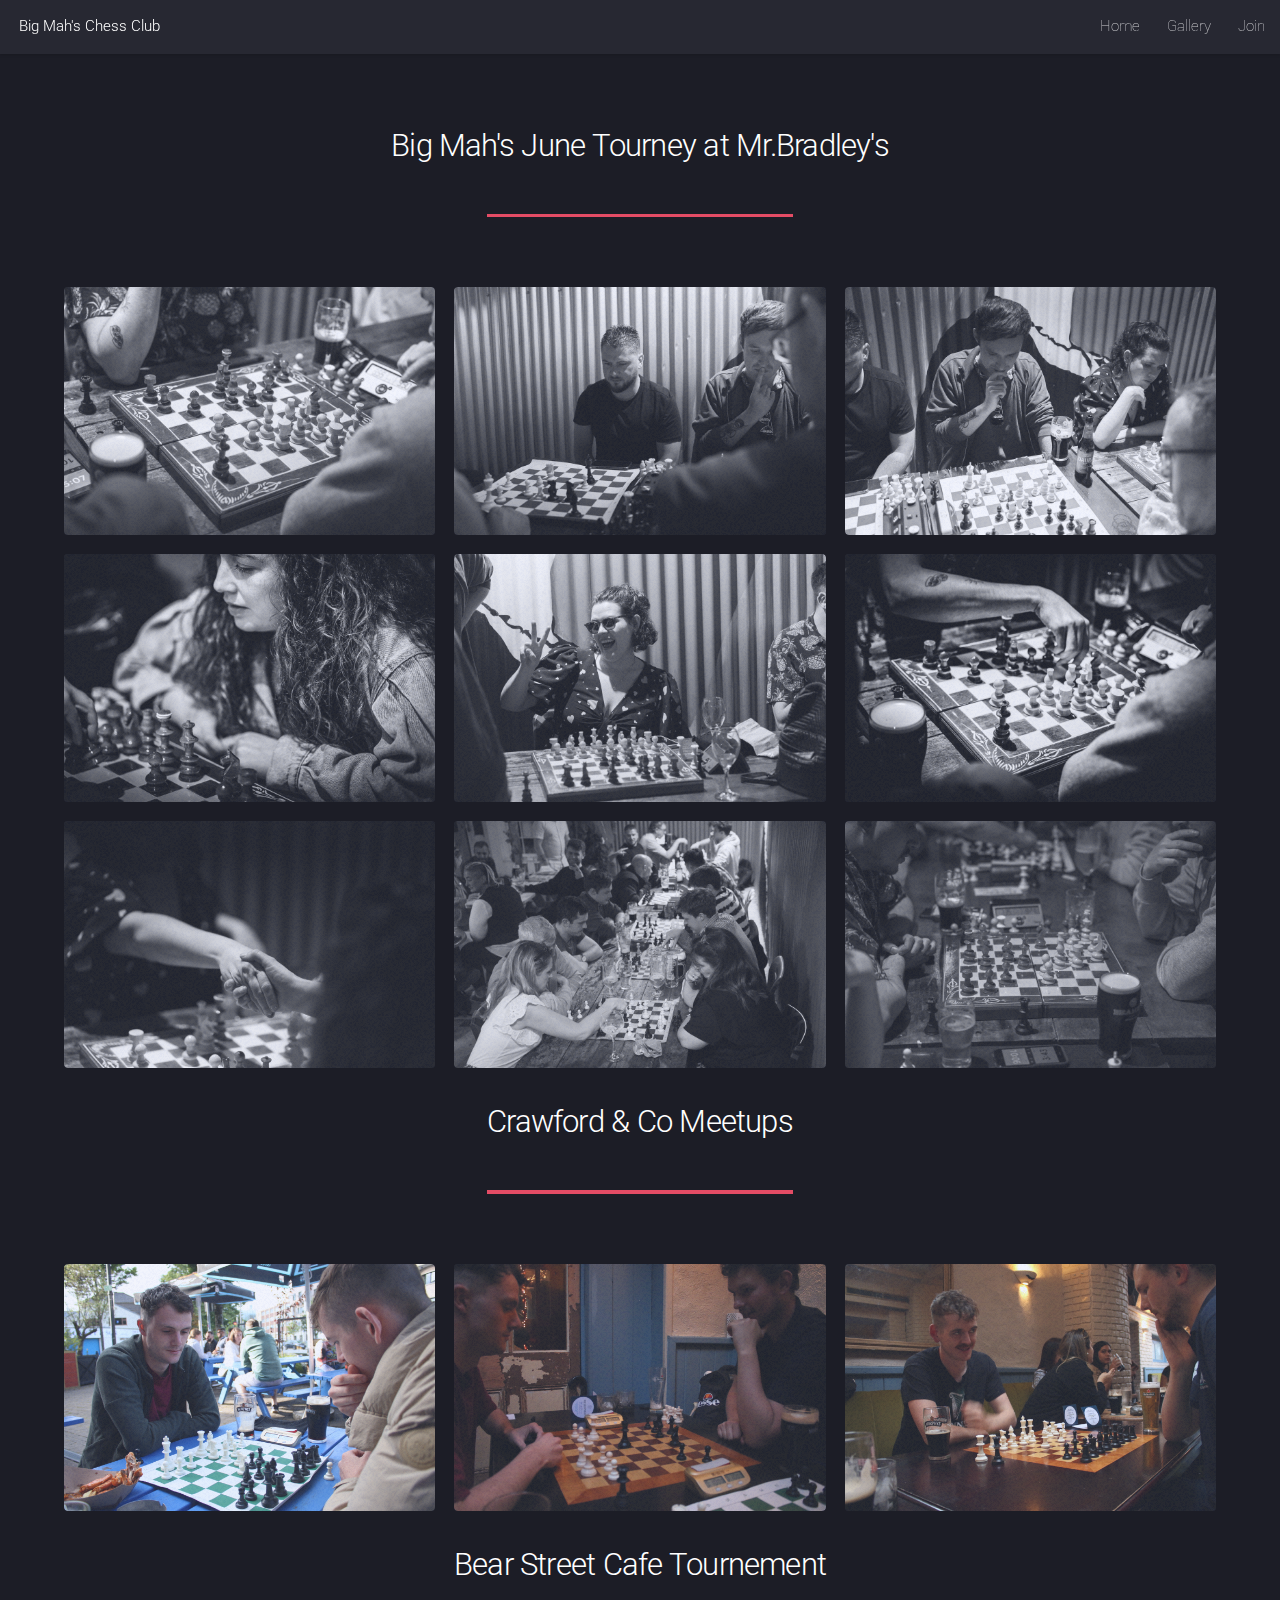
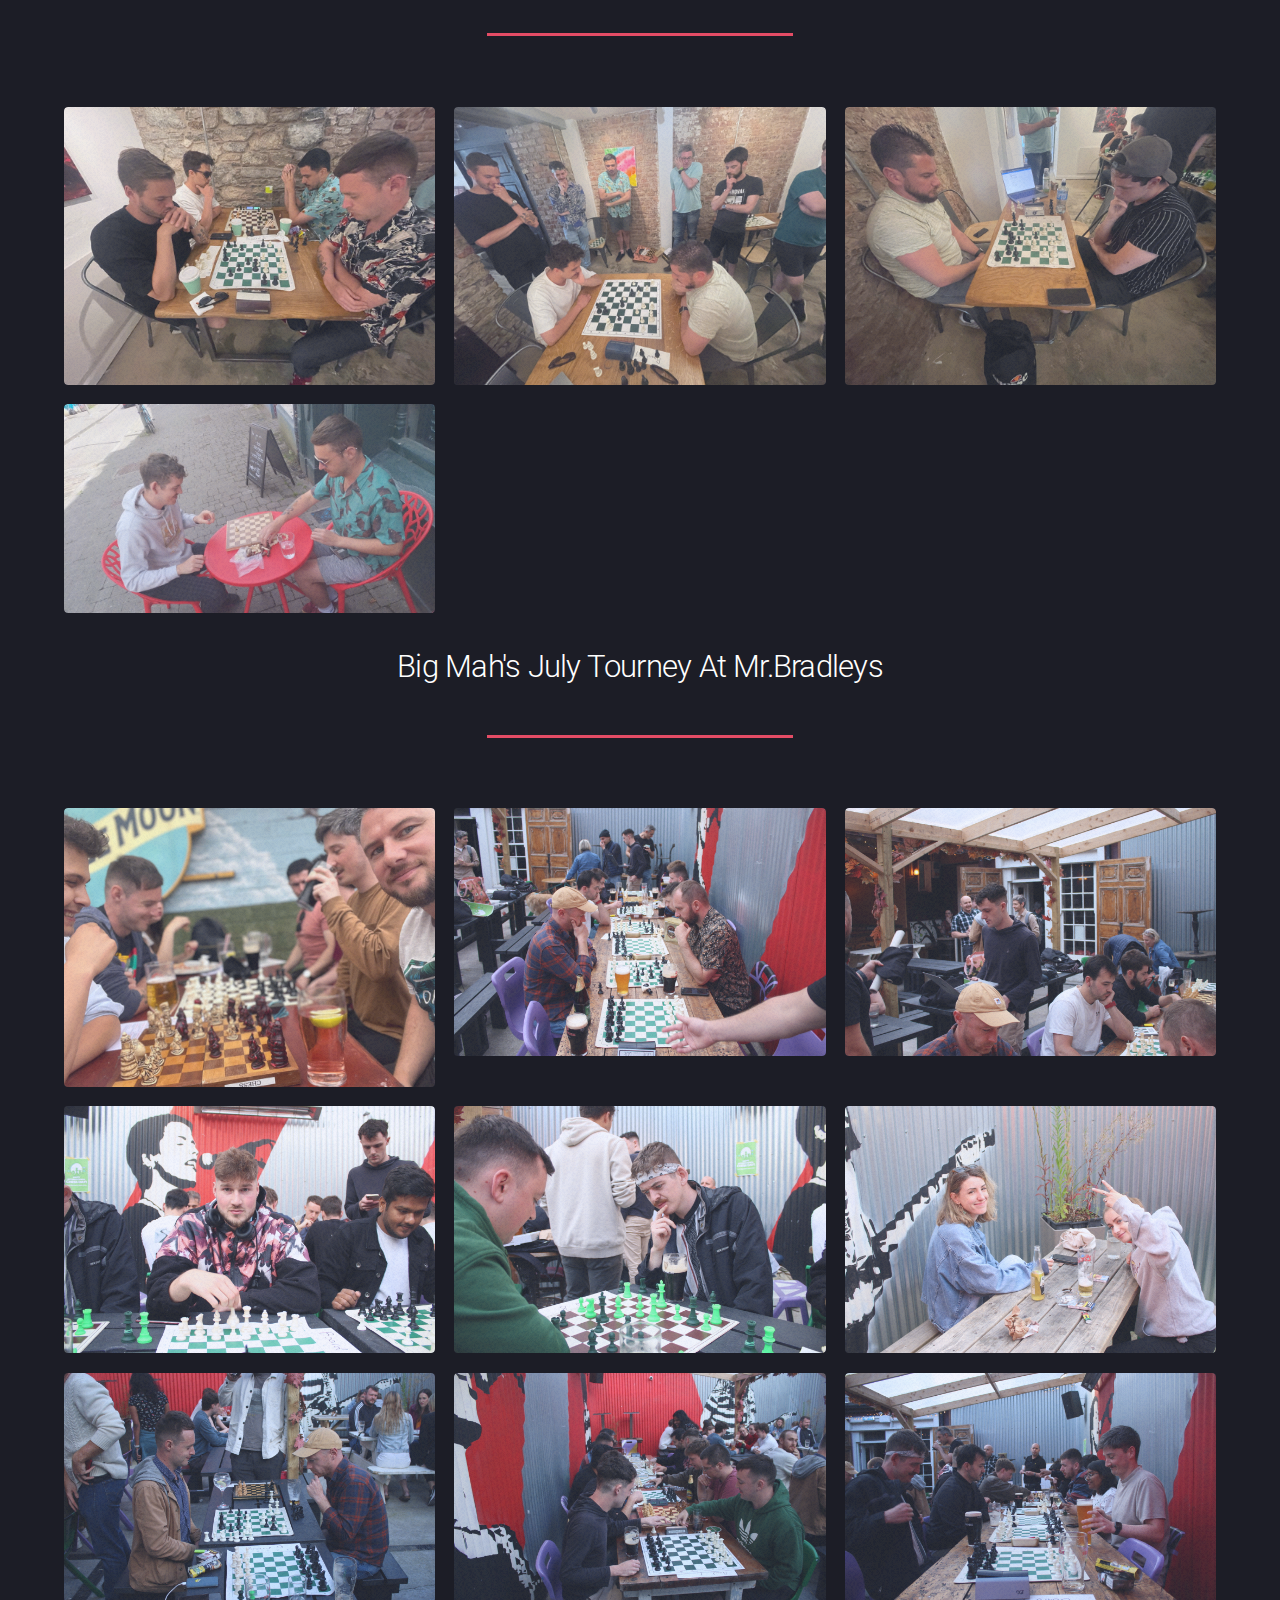
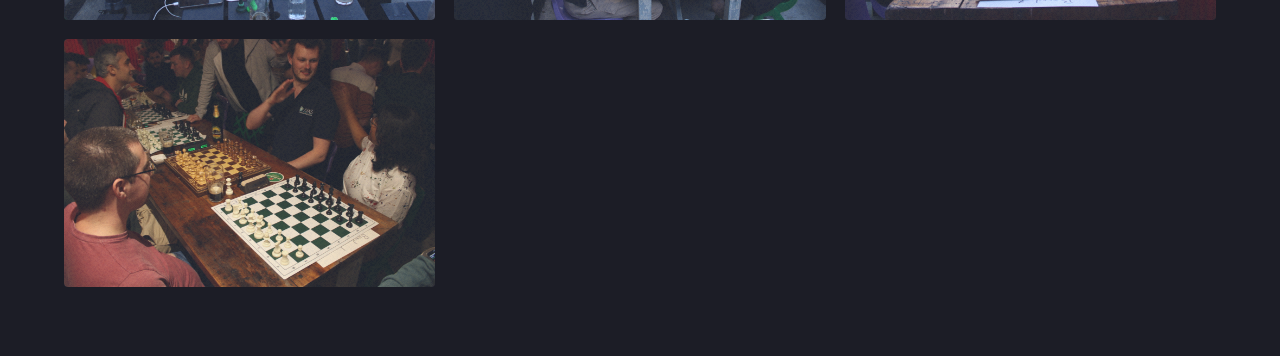
==== gallery.html @ 1dd73035 "intiial commit" ====
<!DOCTYPE HTML>
<!--
	Landed by HTML5 UP
	html5up.net | @ajlkn
	Free for personal and commercial use under the CCA 3.0 license (html5up.net/license)
-->
<html>
	<head>
		<title>Gallery</title>
		<meta charset="utf-8" />
		<meta name="viewport" content="width=device-width, initial-scale=1, user-scalable=no" />
		<link rel="stylesheet" href="assets/css/main.css" />
		<noscript><link rel="stylesheet" href="assets/css/noscript.css" /></noscript>
	</head>
	<body class="is-preload">
		<div id="page-wrapper">

			<!-- Header -->
				<header id="header">
					<h1 id="logo"><a href="index.html">Big Mah's Chess Club</a></h1>
					<nav id="nav">
						<ul>
							<li><a href="index.html">Home</a></li>
							<li><a href="gallery.html">Gallery</a></li>
							<li><a href="elements.html">Join</a></li>
						</ul>
					</nav>
				</header>

			<!-- Main -->
				<div id="main" class="wrapper style1">
					<div class="container">
						<header class="major">
							<h2>Big Mah's June Tourney at Mr.Bradley's</h2>
						</header>
						<!-- Image -->
						<section>
							<div class="box alt">
								<div class="row gtr-50 gtr-uniform">
									<div class="col-4 col-6-xsmall hover"><span class="image fit"><img src="images/bw/boardview.jpeg" alt="" /></span></div>
									<div class="col-4 col-6-xsmall hover"><span class="image fit"><img src="images/bw/cian.jpeg" alt="" /></span></div>
									<div class="col-4 col-6-xsmall"><span class="image fit"><img src="images/bw/rux.jpeg" alt="" /></span></div>
									<div class="col-4 col-6-xsmall"><span class="image fit"><img src="images/bw/silvia.jpeg" alt="" /></span></div>
									<div class="col-4 col-6-xsmall"><span class="image fit"><img src="images/bw/peace.jpeg" alt="" /></span></div>
									<div class="col-4 col-6-xsmall"><span class="image fit"><img src="images/bw/handmove.jpeg" alt="" /></span></div>
									<div class="col-4 col-6-xsmall"><span class="image fit"><img src="images/bw/handshake.jpeg" alt="" /></span></div>
									<div class="col-4 col-6-xsmall"><span class="image fit"><img src="images/bw/groupshot.jpeg" alt="" /></span></div>
									<div class="col-4 col-6-xsmall"><span class="image fit"><img src="images/bw/sidechess.jpeg" alt="" /></span></div>
								</div>
							</div>
						</section>

					</div>

					<div class="container">
						<header class="major">
							<h2>Crawford & Co Meetups</h2>
						</header>
						<!-- Image -->
						<section>
							<div class="box alt">
								<div class="row gtr-50 gtr-uniform">
									<div class="col-4 col-6-xsmall hover"><span class="image fit"><img src="images/wings/IMG_1600.JPG" alt="" /></span></div>
									<div class="col-4 col-6-xsmall"><span class="image fit"><img src="images/wings/IMG_1623.JPG" alt="" /></span></div>
									<div class="col-4 col-6-xsmall"><span class="image fit"><img src="images/wings/IMG_1614.JPG" alt="" /></span></div>
								
								</div>
							</div>
						</section>

					</div>

					<div class="container">
						<header class="major">
							<h2>Bear Street Cafe Tournement</h2>
						</header>
						<!-- Image -->
						<section>
							<div class="box alt">
								<div class="row gtr-50 gtr-uniform">
									<div class="col-4 col-6-xsmall hover"><span class="image fit"><img src="images/Bear/bear1.jpeg" alt="" /></span></div>
									<div class="col-4 col-6-xsmall hover"><span class="image fit"><img src="images/Bear/beargroup.jpeg" alt="" /></span></div>
									<div class="col-4 col-6-xsmall"><span class="image fit"><img src="images/Bear/ciansteve.jpeg" alt="" /></span></div>
									<div class="col-4 col-6-xsmall"><span class="image fit"><img src="images/Bear/mossyrux.jpeg" alt="" /></span></div>
								</div>
							</div>
						</section>

					</div>

					<div class="container">
						<header class="major">
							<h2>Big Mah's July Tourney At Mr.Bradleys</h2>
						</header>
						<!-- Image -->
						<section>
							<div class="box alt">
								<div class="row gtr-50 gtr-uniform">
									
									<div class="col-4 col-6-xsmall hover"><span class="image fit"><img src="images/bradleys2/ciansmile.jpeg" alt="" /></span></div>
									<div class="col-4 col-6-xsmall"><span class="image fit"><img src="images/bradleys2/IMG_1631.JPG" alt="" /></span></div>
									<div class="col-4 col-6-xsmall"><span class="image fit"><img src="images/bradleys2/IMG_1633.JPG" alt="" /></span></div>
									<div class="col-4 col-6-xsmall"><span class="image fit"><img src="images/bradleys2/IMG_1636.JPG" alt="" /></span></div>
									<div class="col-4 col-6-xsmall"><span class="image fit"><img src="images/bradleys2/IMG_1639.JPG" alt="" /></span></div>
									
									<div class="col-4 col-6-xsmall"><span class="image fit"><img src="images/bradleys2/IMG_1646.JPG" alt="" /></span></div>
									<div class="col-4 col-6-xsmall"><span class="image fit"><img src="images/bradleys2/IMG_1648.JPG" alt="" /></span></div>
									<div class="col-4 col-6-xsmall"><span class="image fit"><img src="images/bradleys2/IMG_1650.JPG" alt="" /></span></div>
									<div class="col-4 col-6-xsmall"><span class="image fit"><img src="images/bradleys2/IMG_1651.JPG" alt="" /></span></div>
									<div class="col-4 col-6-xsmall"><span class="image fit"><img src="images/bradleys2/IMG_1675.JPG" alt="" /></span></div>

									
								</div>
							</div>
						</section>

					</div>
				</div>


		</div>

		<!-- Scripts -->
			<script src="assets/js/jquery.min.js"></script>
			<script src="assets/js/jquery.scrolly.min.js"></script>
			<script src="assets/js/jquery.dropotron.min.js"></script>
			<script src="assets/js/jquery.scrollex.min.js"></script>
			<script src="assets/js/browser.min.js"></script>
			<script src="assets/js/breakpoints.min.js"></script>
			<script src="assets/js/util.js"></script>
			<script src="assets/js/main.js"></script>

	</body>
</html>
---- assets/css/main.css ----
@import url("fontawesome-all.min.css");
@import url("https://fonts.googleapis.com/css?family=Roboto:100,300,100italic,300italic");

/*
	Landed by HTML5 UP
	html5up.net | @ajlkn
	Free for personal and commercial use under the CCA 3.0 license (html5up.net/license)
*/

html, body, div, span, applet, object,
iframe, h1, h2, h3, h4, h5, h6, p, blockquote,
pre, a, abbr, acronym, address, big, cite,
code, del, dfn, em, img, ins, kbd, q, s, samp,
small, strike, strong, sub, sup, tt, var, b,
u, i, center, dl, dt, dd, ol, ul, li, fieldset,
form, label, legend, table, caption, tbody,
tfoot, thead, tr, th, td, article, aside,
canvas, details, embed, figure, figcaption,
footer, header, hgroup, menu, nav, output, ruby,
section, summary, time, mark, audio, video {
	margin: 0;
	padding: 0;
	border: 0;
	font-size: 100%;
	font: inherit;
	vertical-align: baseline;}

article, aside, details, figcaption, figure,
footer, header, hgroup, menu, nav, section {
	display: block;}

body {
	line-height: 1;
}

ol, ul {
	list-style: none;
}

blockquote, q {
	quotes: none;
}

	blockquote:before, blockquote:after, q:before, q:after {
		content: '';
		content: none;
	}

table {
	border-collapse: collapse;
	border-spacing: 0;
}

body {
	-webkit-text-size-adjust: none;
}

mark {
	background-color: transparent;
	color: inherit;
}

input::-moz-focus-inner {
	border: 0;
	padding: 0;
}

input, select, textarea {
	-moz-appearance: none;
	-webkit-appearance: none;
	-ms-appearance: none;
	appearance: none;
}

/* Basic */

	html {
		box-sizing: border-box;
	}

	*, *:before, *:after {
		box-sizing: inherit;
	}

	html, body {
		background: #1c1d26;
	}

	body.is-preload *, body.is-preload *:before, body.is-preload *:after {
		-moz-animation: none !important;
		-webkit-animation: none !important;
		-ms-animation: none !important;
		animation: none !important;
		-moz-transition: none !important;
		-webkit-transition: none !important;
		-ms-transition: none !important;
		transition: none !important;
	}

	body, input, select, textarea {
		color: rgba(255, 255, 255, 0.75);
		font-family: "Roboto", Helvetica, sans-serif;
		font-size: 15pt;
		font-weight: 100;
		line-height: 1.75em;
	}

	a {
		-moz-transition: border-color 0.2s ease-in-out, color 0.2s ease-in-out;
		-webkit-transition: border-color 0.2s ease-in-out, color 0.2s ease-in-out;
		-ms-transition: border-color 0.2s ease-in-out, color 0.2s ease-in-out;
		transition: border-color 0.2s ease-in-out, color 0.2s ease-in-out;
		border-bottom: dotted 1px;
		color: #e44c65;
		text-decoration: none;
	}

		a:hover {
			color: #e44c65 !important;
			border-bottom-color: transparent;
		}

	strong, b {
		color: #ffffff;
		font-weight: 300;
	}

	em, i {
		font-style: italic;
	}

	p {
		margin: 0 0 2em 0;
	}

	h1, h2, h3, h4, h5, h6 {
		color: #ffffff;
		font-weight: 300;
		line-height: 1em;
		margin: 0 0 1em 0;
	}

		h1 a, h2 a, h3 a, h4 a, h5 a, h6 a {
			color: inherit;
			border: 0;
		}

	h2 {
		font-size: 2em;
		line-height: 1.5em;
		letter-spacing: -0.025em;
	}

	h3 {
		font-size: 1.35em;
		line-height: 1.5em;
	}

	h4 {
		font-size: 1.1em;
		line-height: 1.5em;
	}

	h5 {
		font-size: 0.9em;
		line-height: 1.5em;
	}

	h6 {
		font-size: 0.7em;
		line-height: 1.5em;
	}

	sub {
		font-size: 0.8em;
		position: relative;
		top: 0.5em;
	}

	sup {
		font-size: 0.8em;
		position: relative;
		top: -0.5em;
	}

	hr {
		border: 0;
		border-bottom: solid 1px rgba(255, 255, 255, 0.3);
		margin: 3em 0;
	}

		hr.major {
			margin: 4em 0;
		}

	blockquote {
		border-left: solid 4px rgba(255, 255, 255, 0.3);
		font-style: italic;
		margin: 0 0 2em 0;
		padding: 0.5em 0 0.5em 2em;
	}

	code {
		background: rgba(255, 255, 255, 0.075);
		border-radius: 4px;
		font-family: "Courier New", monospace;
		font-size: 0.9em;
		margin: 0 0.25em;
		padding: 0.25em 0.65em;
	}

	pre {
		-webkit-overflow-scrolling: touch;
		font-family: "Courier New", monospace;
		font-size: 0.9em;
		margin: 0 0 2em 0;
	}

		pre code {
			display: block;
			line-height: 1.75em;
			padding: 1em 1.5em;
			overflow-x: auto;
		}

	.align-left {
		text-align: left;
	}

	.align-center {
		text-align: center;
	}

	.align-right {
		text-align: right;
	}

/* Loader */

	@-moz-keyframes spinner-show {
		0% {
			opacity: 0;
		}

		100% {
			opacity: 1;
		}
	}

	@-webkit-keyframes spinner-show {
		0% {
			opacity: 0;
		}

		100% {
			opacity: 1;
		}
	}

	@-ms-keyframes spinner-show {
		0% {
			opacity: 0;
		}

		100% {
			opacity: 1;
		}
	}

	@keyframes spinner-show {
		0% {
			opacity: 0;
		}

		100% {
			opacity: 1;
		}
	}

	@-moz-keyframes spinner-hide {
		0% {
			color: rgba(255, 255, 255, 0.15);
			z-index: 100001;
			-moz-transform: scale(1) rotate(0deg);
			-webkit-transform: scale(1) rotate(0deg);
			-ms-transform: scale(1) rotate(0deg);
			transform: scale(1) rotate(0deg);
		}

		99% {
			color: #1c1d26;
			z-index: 100001;
			-moz-transform: scale(0.5) rotate(360deg);
			-webkit-transform: scale(0.5) rotate(360deg);
			-ms-transform: scale(0.5) rotate(360deg);
			transform: scale(0.5) rotate(360deg);
		}

		100% {
			color: #1c1d26;
			z-index: -1;
			-moz-transform: scale(0.5) rotate(360deg);
			-webkit-transform: scale(0.5) rotate(360deg);
			-ms-transform: scale(0.5) rotate(360deg);
			transform: scale(0.5) rotate(360deg);
		}
	}

	@-webkit-keyframes spinner-hide {
		0% {
			color: rgba(255, 255, 255, 0.15);
			z-index: 100001;
			-moz-transform: scale(1) rotate(0deg);
			-webkit-transform: scale(1) rotate(0deg);
			-ms-transform: scale(1) rotate(0deg);
			transform: scale(1) rotate(0deg);
		}

		99% {
			color: #1c1d26;
			z-index: 100001;
			-moz-transform: scale(0.5) rotate(360deg);
			-webkit-transform: scale(0.5) rotate(360deg);
			-ms-transform: scale(0.5) rotate(360deg);
			transform: scale(0.5) rotate(360deg);
		}

		100% {
			color: #1c1d26;
			z-index: -1;
			-moz-transform: scale(0.5) rotate(360deg);
			-webkit-transform: scale(0.5) rotate(360deg);
			-ms-transform: scale(0.5) rotate(360deg);
			transform: scale(0.5) rotate(360deg);
		}
	}

	@-ms-keyframes spinner-hide {
		0% {
			color: rgba(255, 255, 255, 0.15);
			z-index: 100001;
			-moz-transform: scale(1) rotate(0deg);
			-webkit-transform: scale(1) rotate(0deg);
			-ms-transform: scale(1) rotate(0deg);
			transform: scale(1) rotate(0deg);
		}

		99% {
			color: #1c1d26;
			z-index: 100001;
			-moz-transform: scale(0.5) rotate(360deg);
			-webkit-transform: scale(0.5) rotate(360deg);
			-ms-transform: scale(0.5) rotate(360deg);
			transform: scale(0.5) rotate(360deg);
		}

		100% {
			color: #1c1d26;
			z-index: -1;
			-moz-transform: scale(0.5) rotate(360deg);
			-webkit-transform: scale(0.5) rotate(360deg);
			-ms-transform: scale(0.5) rotate(360deg);
			transform: scale(0.5) rotate(360deg);
		}
	}

	@keyframes spinner-hide {
		0% {
			color: rgba(255, 255, 255, 0.15);
			z-index: 100001;
			-moz-transform: scale(1) rotate(0deg);
			-webkit-transform: scale(1) rotate(0deg);
			-ms-transform: scale(1) rotate(0deg);
			transform: scale(1) rotate(0deg);
		}

		99% {
			color: #1c1d26;
			z-index: 100001;
			-moz-transform: scale(0.5) rotate(360deg);
			-webkit-transform: scale(0.5) rotate(360deg);
			-ms-transform: scale(0.5) rotate(360deg);
			transform: scale(0.5) rotate(360deg);
		}

		100% {
			color: #1c1d26;
			z-index: -1;
			-moz-transform: scale(0.5) rotate(360deg);
			-webkit-transform: scale(0.5) rotate(360deg);
			-ms-transform: scale(0.5) rotate(360deg);
			transform: scale(0.5) rotate(360deg);
		}
	}

	@-moz-keyframes spinner-rotate {
		0% {
			-moz-transform: scale(1) rotate(0deg);
			-webkit-transform: scale(1) rotate(0deg);
			-ms-transform: scale(1) rotate(0deg);
			transform: scale(1) rotate(0deg);
		}

		100% {
			-moz-transform: scale(1) rotate(360deg);
			-webkit-transform: scale(1) rotate(360deg);
			-ms-transform: scale(1) rotate(360deg);
			transform: scale(1) rotate(360deg);
		}
	}

	@-webkit-keyframes spinner-rotate {
		0% {
			-moz-transform: scale(1) rotate(0deg);
			-webkit-transform: scale(1) rotate(0deg);
			-ms-transform: scale(1) rotate(0deg);
			transform: scale(1) rotate(0deg);
		}

		100% {
			-moz-transform: scale(1) rotate(360deg);
			-webkit-transform: scale(1) rotate(360deg);
			-ms-transform: scale(1) rotate(360deg);
			transform: scale(1) rotate(360deg);
		}
	}

	@-ms-keyframes spinner-rotate {
		0% {
			-moz-transform: scale(1) rotate(0deg);
			-webkit-transform: scale(1) rotate(0deg);
			-ms-transform: scale(1) rotate(0deg);
			transform: scale(1) rotate(0deg);
		}

		100% {
			-moz-transform: scale(1) rotate(360deg);
			-webkit-transform: scale(1) rotate(360deg);
			-ms-transform: scale(1) rotate(360deg);
			transform: scale(1) rotate(360deg);
		}
	}

	@keyframes spinner-rotate {
		0% {
			-moz-transform: scale(1) rotate(0deg);
			-webkit-transform: scale(1) rotate(0deg);
			-ms-transform: scale(1) rotate(0deg);
			transform: scale(1) rotate(0deg);
		}

		100% {
			-moz-transform: scale(1) rotate(360deg);
			-webkit-transform: scale(1) rotate(360deg);
			-ms-transform: scale(1) rotate(360deg);
			transform: scale(1) rotate(360deg);
		}
	}

	@-moz-keyframes overlay-hide {
		0% {
			opacity: 1;
			z-index: 100000;
		}

		15% {
			opacity: 1;
			z-index: 100000;
		}

		99% {
			opacity: 0;
			z-index: 100000;
		}

		100% {
			opacity: 0;
			z-index: -1;
		}
	}

	@-webkit-keyframes overlay-hide {
		0% {
			opacity: 1;
			z-index: 100000;
		}

		15% {
			opacity: 1;
			z-index: 100000;
		}

		99% {
			opacity: 0;
			z-index: 100000;
		}

		100% {
			opacity: 0;
			z-index: -1;
		}
	}

	@-ms-keyframes overlay-hide {
		0% {
			opacity: 1;
			z-index: 100000;
		}

		15% {
			opacity: 1;
			z-index: 100000;
		}

		99% {
			opacity: 0;
			z-index: 100000;
		}

		100% {
			opacity: 0;
			z-index: -1;
		}
	}

	@keyframes overlay-hide {
		0% {
			opacity: 1;
			z-index: 100000;
		}

		15% {
			opacity: 1;
			z-index: 100000;
		}

		99% {
			opacity: 0;
			z-index: 100000;
		}

		100% {
			opacity: 0;
			z-index: -1;
		}
	}

	body.landing {
		text-decoration: none;
	}

		body.landing:before {
			-moz-osx-font-smoothing: grayscale;
			-webkit-font-smoothing: antialiased;
			display: inline-block;
			font-style: normal;
			font-variant: normal;
			text-rendering: auto;
			line-height: 1;
			text-transform: none !important;
			font-family: 'Font Awesome 5 Free';
			font-weight: 900;
		}

		body.landing:before {
			-moz-animation: spinner-show 1.5s 1 0.25s ease forwards, spinner-hide 0.25s ease-in-out forwards !important;
			-webkit-animation: spinner-show 1.5s 1 0.25s ease forwards, spinner-hide 0.25s ease-in-out forwards !important;
			-ms-animation: spinner-show 1.5s 1 0.25s ease forwards, spinner-hide 0.25s ease-in-out forwards !important;
			animation: spinner-show 1.5s 1 0.25s ease forwards, spinner-hide 0.25s ease-in-out forwards !important;
			-moz-transform-origin: 50% 50%;
			-webkit-transform-origin: 50% 50%;
			-ms-transform-origin: 50% 50%;
			transform-origin: 50% 50%;
			color: rgba(255, 255, 255, 0.15);
			content: '\f1ce';
			cursor: default;
			display: block;
			font-size: 2em;
			height: 2em;
			left: 50%;
			line-height: 2em;
			margin: -1em 0 0 -1em;
			opacity: 0;
			position: fixed;
			text-align: center;
			top: 50%;
			width: 2em;
			z-index: -1;
		}

		body.landing:after {
			-moz-animation: overlay-hide 1.5s ease-in forwards !important;
			-webkit-animation: overlay-hide 1.5s ease-in forwards !important;
			-ms-animation: overlay-hide 1.5s ease-in forwards !important;
			animation: overlay-hide 1.5s ease-in forwards !important;
			background: #1c1d26;
			content: '';
			display: block;
			height: 100%;
			left: 0;
			opacity: 0;
			position: fixed;
			top: 0;
			width: 100%;
			z-index: -1;
		}

		body.landing.is-preload:before {
			-moz-animation: spinner-show 1.5s 1 0.25s ease forwards, spinner-rotate 0.75s infinite linear !important;
			-webkit-animation: spinner-show 1.5s 1 0.25s ease forwards, spinner-rotate 0.75s infinite linear !important;
			-ms-animation: spinner-show 1.5s 1 0.25s ease forwards, spinner-rotate 0.75s infinite linear !important;
			animation: spinner-show 1.5s 1 0.25s ease forwards, spinner-rotate 0.75s infinite linear !important;
			z-index: 100001;
		}

		body.landing.is-preload:after {
			-moz-animation: none !important;
			-webkit-animation: none !important;
			-ms-animation: none !important;
			animation: none !important;
			opacity: 1;
			z-index: 100000;
		}

	@media (-webkit-min-device-pixel-ratio: 2) {

		body.landing:before {
			line-height: 2.025em;
		}

	}

/* Container */

	.container {
		margin: 0 auto;
		max-width: calc(100% - 4em);
		width: 70em;
	}

		.container.xsmall {
			width: 17.5em;
		}

		.container.small {
			width: 35em;
		}

		.container.medium {
			width: 52.5em;
		}

		.container.large {
			width: 87.5em;
		}

		.container.xlarge {
			width: 105em;
		}

		.container.max {
			width: 100%;
		}

		@media screen and (max-width: 1280px) {

			.container {
				width: 90%;
				max-width: 100%;
			}

		}

		@media screen and (max-width: 980px) {

			.container {
				width: 100% !important;
			}

		}

/* Row */

	.row {
		display: flex;
		flex-wrap: wrap;
		box-sizing: border-box;
		align-items: stretch;
	}

		.row > * {
			box-sizing: border-box;
		}

		.row.gtr-uniform > * > :last-child {
			margin-bottom: 0;
		}

		.row.aln-left {
			justify-content: flex-start;
		}

		.row.aln-center {
			justify-content: center;
		}

		.row.aln-right {
			justify-content: flex-end;
		}

		.row.aln-top {
			align-items: flex-start;
		}

		.row.aln-middle {
			align-items: center;
		}

		.row.aln-bottom {
			align-items: flex-end;
		}

		.row > .imp {
			order: -1;
		}

		.row > .col-1 {
			width: 8.33333%;
		}

		.row > .off-1 {
			margin-left: 8.33333%;
		}

		.row > .col-2 {
			width: 16.66667%;
		}

		.row > .off-2 {
			margin-left: 16.66667%;
		}

		.row > .col-3 {
			width: 25%;
		}

		.row > .off-3 {
			margin-left: 25%;
		}

		.row > .col-4 {
			width: 33.33333%;
		}

		.row > .off-4 {
			margin-left: 33.33333%;
		}

		.row > .col-5 {
			width: 41.66667%;
		}

		.row > .off-5 {
			margin-left: 41.66667%;
		}

		.row > .col-6 {
			width: 50%;
		}

		.row > .off-6 {
			margin-left: 50%;
		}

		.row > .col-7 {
			width: 58.33333%;
		}

		.row > .off-7 {
			margin-left: 58.33333%;
		}

		.row > .col-8 {
			width: 66.66667%;
		}

		.row > .off-8 {
			margin-left: 66.66667%;
		}

		.row > .col-9 {
			width: 75%;
		}

		.row > .off-9 {
			margin-left: 75%;
		}

		.row > .col-10 {
			width: 83.33333%;
		}

		.row > .off-10 {
			margin-left: 83.33333%;
		}

		.row > .col-11 {
			width: 91.66667%;
		}

		.row > .off-11 {
			margin-left: 91.66667%;
		}

		.row > .col-12 {
			width: 100%;
		}

		.row > .off-12 {
			margin-left: 100%;
		}

		.row.gtr-0 {
			margin-top: 0;
			margin-left: 0em;
		}

			.row.gtr-0 > * {
				padding: 0 0 0 0em;
			}

			.row.gtr-0.gtr-uniform {
				margin-top: 0em;
			}

				.row.gtr-0.gtr-uniform > * {
					padding-top: 0em;
				}

		.row.gtr-25 {
			margin-top: 0;
			margin-left: -0.625em;
		}

			.row.gtr-25 > * {
				padding: 0 0 0 0.625em;
			}

			.row.gtr-25.gtr-uniform {
				margin-top: -0.625em;
			}

				.row.gtr-25.gtr-uniform > * {
					padding-top: 0.625em;
				}

		.row.gtr-50 {
			margin-top: 0;
			margin-left: -1.25em;
		}

			.row.gtr-50 > * {
				padding: 0 0 0 1.25em;
			}

			.row.gtr-50.gtr-uniform {
				margin-top: -1.25em;
			}

				.row.gtr-50.gtr-uniform > * {
					padding-top: 1.25em;
				}

		.row {
			margin-top: 0;
			margin-left: -2.5em;
		}

			.row > * {
				padding: 0 0 0 2.5em;
			}

			.row.gtr-uniform {
				margin-top: -2.5em;
			}

				.row.gtr-uniform > * {
					padding-top: 2.5em;
				}

		.row.gtr-150 {
			margin-top: 0;
			margin-left: -3.75em;
		}

			.row.gtr-150 > * {
				padding: 0 0 0 3.75em;
			}

			.row.gtr-150.gtr-uniform {
				margin-top: -3.75em;
			}

				.row.gtr-150.gtr-uniform > * {
					padding-top: 3.75em;
				}

		.row.gtr-200 {
			margin-top: 0;
			margin-left: -5em;
		}

			.row.gtr-200 > * {
				padding: 0 0 0 5em;
			}

			.row.gtr-200.gtr-uniform {
				margin-top: -5em;
			}

				.row.gtr-200.gtr-uniform > * {
					padding-top: 5em;
				}

		@media screen and (max-width: 1680px) {

			.row {
				display: flex;
				flex-wrap: wrap;
				box-sizing: border-box;
				align-items: stretch;
			}

				.row > * {
					box-sizing: border-box;
				}

				.row.gtr-uniform > * > :last-child {
					margin-bottom: 0;
				}

				.row.aln-left {
					justify-content: flex-start;
				}

				.row.aln-center {
					justify-content: center;
				}

				.row.aln-right {
					justify-content: flex-end;
				}

				.row.aln-top {
					align-items: flex-start;
				}

				.row.aln-middle {
					align-items: center;
				}

				.row.aln-bottom {
					align-items: flex-end;
				}

				.row > .imp-xlarge {
					order: -1;
				}

				.row > .col-1-xlarge {
					width: 8.33333%;
				}

				.row > .off-1-xlarge {
					margin-left: 8.33333%;
				}

				.row > .col-2-xlarge {
					width: 16.66667%;
				}

				.row > .off-2-xlarge {
					margin-left: 16.66667%;
				}

				.row > .col-3-xlarge {
					width: 25%;
				}

				.row > .off-3-xlarge {
					margin-left: 25%;
				}

				.row > .col-4-xlarge {
					width: 33.33333%;
				}

				.row > .off-4-xlarge {
					margin-left: 33.33333%;
				}

				.row > .col-5-xlarge {
					width: 41.66667%;
				}

				.row > .off-5-xlarge {
					margin-left: 41.66667%;
				}

				.row > .col-6-xlarge {
					width: 50%;
				}

				.row > .off-6-xlarge {
					margin-left: 50%;
				}

				.row > .col-7-xlarge {
					width: 58.33333%;
				}

				.row > .off-7-xlarge {
					margin-left: 58.33333%;
				}

				.row > .col-8-xlarge {
					width: 66.66667%;
				}

				.row > .off-8-xlarge {
					margin-left: 66.66667%;
				}

				.row > .col-9-xlarge {
					width: 75%;
				}

				.row > .off-9-xlarge {
					margin-left: 75%;
				}

				.row > .col-10-xlarge {
					width: 83.33333%;
				}

				.row > .off-10-xlarge {
					margin-left: 83.33333%;
				}

				.row > .col-11-xlarge {
					width: 91.66667%;
				}

				.row > .off-11-xlarge {
					margin-left: 91.66667%;
				}

				.row > .col-12-xlarge {
					width: 100%;
				}

				.row > .off-12-xlarge {
					margin-left: 100%;
				}

				.row.gtr-0 {
					margin-top: 0;
					margin-left: 0em;
				}

					.row.gtr-0 > * {
						padding: 0 0 0 0em;
					}

					.row.gtr-0.gtr-uniform {
						margin-top: 0em;
					}

						.row.gtr-0.gtr-uniform > * {
							padding-top: 0em;
						}

				.row.gtr-25 {
					margin-top: 0;
					margin-left: -0.625em;
				}

					.row.gtr-25 > * {
						padding: 0 0 0 0.625em;
					}

					.row.gtr-25.gtr-uniform {
						margin-top: -0.625em;
					}

						.row.gtr-25.gtr-uniform > * {
							padding-top: 0.625em;
						}

				.row.gtr-50 {
					margin-top: 0;
					margin-left: -1.25em;
				}

					.row.gtr-50 > * {
						padding: 0 0 0 1.25em;
					}

					.row.gtr-50.gtr-uniform {
						margin-top: -1.25em;
					}

						.row.gtr-50.gtr-uniform > * {
							padding-top: 1.25em;
						}

				.row {
					margin-top: 0;
					margin-left: -2.5em;
				}

					.row > * {
						padding: 0 0 0 2.5em;
					}

					.row.gtr-uniform {
						margin-top: -2.5em;
					}

						.row.gtr-uniform > * {
							padding-top: 2.5em;
						}

				.row.gtr-150 {
					margin-top: 0;
					margin-left: -3.75em;
				}

					.row.gtr-150 > * {
						padding: 0 0 0 3.75em;
					}

					.row.gtr-150.gtr-uniform {
						margin-top: -3.75em;
					}

						.row.gtr-150.gtr-uniform > * {
							padding-top: 3.75em;
						}

				.row.gtr-200 {
					margin-top: 0;
					margin-left: -5em;
				}

					.row.gtr-200 > * {
						padding: 0 0 0 5em;
					}

					.row.gtr-200.gtr-uniform {
						margin-top: -5em;
					}

						.row.gtr-200.gtr-uniform > * {
							padding-top: 5em;
						}

		}

		@media screen and (max-width: 1280px) {

			.row {
				display: flex;
				flex-wrap: wrap;
				box-sizing: border-box;
				align-items: stretch;
			}

				.row > * {
					box-sizing: border-box;
				}

				.row.gtr-uniform > * > :last-child {
					margin-bottom: 0;
				}

				.row.aln-left {
					justify-content: flex-start;
				}

				.row.aln-center {
					justify-content: center;
				}

				.row.aln-right {
					justify-content: flex-end;
				}

				.row.aln-top {
					align-items: flex-start;
				}

				.row.aln-middle {
					align-items: center;
				}

				.row.aln-bottom {
					align-items: flex-end;
				}

				.row > .imp-large {
					order: -1;
				}

				.row > .col-1-large {
					width: 8.33333%;
				}

				.row > .off-1-large {
					margin-left: 8.33333%;
				}

				.row > .col-2-large {
					width: 16.66667%;
				}

				.row > .off-2-large {
					margin-left: 16.66667%;
				}

				.row > .col-3-large {
					width: 25%;
				}

				.row > .off-3-large {
					margin-left: 25%;
				}

				.row > .col-4-large {
					width: 33.33333%;
				}

				.row > .off-4-large {
					margin-left: 33.33333%;
				}

				.row > .col-5-large {
					width: 41.66667%;
				}

				.row > .off-5-large {
					margin-left: 41.66667%;
				}

				.row > .col-6-large {
					width: 50%;
				}

				.row > .off-6-large {
					margin-left: 50%;
				}

				.row > .col-7-large {
					width: 58.33333%;
				}

				.row > .off-7-large {
					margin-left: 58.33333%;
				}

				.row > .col-8-large {
					width: 66.66667%;
				}

				.row > .off-8-large {
					margin-left: 66.66667%;
				}

				.row > .col-9-large {
					width: 75%;
				}

				.row > .off-9-large {
					margin-left: 75%;
				}

				.row > .col-10-large {
					width: 83.33333%;
				}

				.row > .off-10-large {
					margin-left: 83.33333%;
				}

				.row > .col-11-large {
					width: 91.66667%;
				}

				.row > .off-11-large {
					margin-left: 91.66667%;
				}

				.row > .col-12-large {
					width: 100%;
				}

				.row > .off-12-large {
					margin-left: 100%;
				}

				.row.gtr-0 {
					margin-top: 0;
					margin-left: 0em;
				}

					.row.gtr-0 > * {
						padding: 0 0 0 0em;
					}

					.row.gtr-0.gtr-uniform {
						margin-top: 0em;
					}

						.row.gtr-0.gtr-uniform > * {
							padding-top: 0em;
						}

				.row.gtr-25 {
					margin-top: 0;
					margin-left: -0.625em;
				}

					.row.gtr-25 > * {
						padding: 0 0 0 0.625em;
					}

					.row.gtr-25.gtr-uniform {
						margin-top: -0.625em;
					}

						.row.gtr-25.gtr-uniform > * {
							padding-top: 0.625em;
						}

				.row.gtr-50 {
					margin-top: 0;
					margin-left: -1.25em;
				}

					.row.gtr-50 > * {
						padding: 0 0 0 1.25em;
					}

					.row.gtr-50.gtr-uniform {
						margin-top: -1.25em;
					}

						.row.gtr-50.gtr-uniform > * {
							padding-top: 1.25em;
						}

				.row {
					margin-top: 0;
					margin-left: -2.5em;
				}

					.row > * {
						padding: 0 0 0 2.5em;
					}

					.row.gtr-uniform {
						margin-top: -2.5em;
					}

						.row.gtr-uniform > * {
							padding-top: 2.5em;
						}

				.row.gtr-150 {
					margin-top: 0;
					margin-left: -3.75em;
				}

					.row.gtr-150 > * {
						padding: 0 0 0 3.75em;
					}

					.row.gtr-150.gtr-uniform {
						margin-top: -3.75em;
					}

						.row.gtr-150.gtr-uniform > * {
							padding-top: 3.75em;
						}

				.row.gtr-200 {
					margin-top: 0;
					margin-left: -5em;
				}

					.row.gtr-200 > * {
						padding: 0 0 0 5em;
					}

					.row.gtr-200.gtr-uniform {
						margin-top: -5em;
					}

						.row.gtr-200.gtr-uniform > * {
							padding-top: 5em;
						}

		}

		@media screen and (max-width: 980px) {

			.row {
				display: flex;
				flex-wrap: wrap;
				box-sizing: border-box;
				align-items: stretch;
			}

				.row > * {
					box-sizing: border-box;
				}

				.row.gtr-uniform > * > :last-child {
					margin-bottom: 0;
				}

				.row.aln-left {
					justify-content: flex-start;
				}

				.row.aln-center {
					justify-content: center;
				}

				.row.aln-right {
					justify-content: flex-end;
				}

				.row.aln-top {
					align-items: flex-start;
				}

				.row.aln-middle {
					align-items: center;
				}

				.row.aln-bottom {
					align-items: flex-end;
				}

				.row > .imp-medium {
					order: -1;
				}

				.row > .col-1-medium {
					width: 8.33333%;
				}

				.row > .off-1-medium {
					margin-left: 8.33333%;
				}

				.row > .col-2-medium {
					width: 16.66667%;
				}

				.row > .off-2-medium {
					margin-left: 16.66667%;
				}

				.row > .col-3-medium {
					width: 25%;
				}

				.row > .off-3-medium {
					margin-left: 25%;
				}

				.row > .col-4-medium {
					width: 33.33333%;
				}

				.row > .off-4-medium {
					margin-left: 33.33333%;
				}

				.row > .col-5-medium {
					width: 41.66667%;
				}

				.row > .off-5-medium {
					margin-left: 41.66667%;
				}

				.row > .col-6-medium {
					width: 50%;
				}

				.row > .off-6-medium {
					margin-left: 50%;
				}

				.row > .col-7-medium {
					width: 58.33333%;
				}

				.row > .off-7-medium {
					margin-left: 58.33333%;
				}

				.row > .col-8-medium {
					width: 66.66667%;
				}

				.row > .off-8-medium {
					margin-left: 66.66667%;
				}

				.row > .col-9-medium {
					width: 75%;
				}

				.row > .off-9-medium {
					margin-left: 75%;
				}

				.row > .col-10-medium {
					width: 83.33333%;
				}

				.row > .off-10-medium {
					margin-left: 83.33333%;
				}

				.row > .col-11-medium {
					width: 91.66667%;
				}

				.row > .off-11-medium {
					margin-left: 91.66667%;
				}

				.row > .col-12-medium {
					width: 100%;
				}

				.row > .off-12-medium {
					margin-left: 100%;
				}

				.row.gtr-0 {
					margin-top: 0;
					margin-left: 0em;
				}

					.row.gtr-0 > * {
						padding: 0 0 0 0em;
					}

					.row.gtr-0.gtr-uniform {
						margin-top: 0em;
					}

						.row.gtr-0.gtr-uniform > * {
							padding-top: 0em;
						}

				.row.gtr-25 {
					margin-top: 0;
					margin-left: -0.625em;
				}

					.row.gtr-25 > * {
						padding: 0 0 0 0.625em;
					}

					.row.gtr-25.gtr-uniform {
						margin-top: -0.625em;
					}

						.row.gtr-25.gtr-uniform > * {
							padding-top: 0.625em;
						}

				.row.gtr-50 {
					margin-top: 0;
					margin-left: -1.25em;
				}

					.row.gtr-50 > * {
						padding: 0 0 0 1.25em;
					}

					.row.gtr-50.gtr-uniform {
						margin-top: -1.25em;
					}

						.row.gtr-50.gtr-uniform > * {
							padding-top: 1.25em;
						}

				.row {
					margin-top: 0;
					margin-left: -2.5em;
				}

					.row > * {
						padding: 0 0 0 2.5em;
					}

					.row.gtr-uniform {
						margin-top: -2.5em;
					}

						.row.gtr-uniform > * {
							padding-top: 2.5em;
						}

				.row.gtr-150 {
					margin-top: 0;
					margin-left: -3.75em;
				}

					.row.gtr-150 > * {
						padding: 0 0 0 3.75em;
					}

					.row.gtr-150.gtr-uniform {
						margin-top: -3.75em;
					}

						.row.gtr-150.gtr-uniform > * {
							padding-top: 3.75em;
						}

				.row.gtr-200 {
					margin-top: 0;
					margin-left: -5em;
				}

					.row.gtr-200 > * {
						padding: 0 0 0 5em;
					}

					.row.gtr-200.gtr-uniform {
						margin-top: -5em;
					}

						.row.gtr-200.gtr-uniform > * {
							padding-top: 5em;
						}

		}

		@media screen and (max-width: 736px) {

			.row {
				display: flex;
				flex-wrap: wrap;
				box-sizing: border-box;
				align-items: stretch;
			}

				.row > * {
					box-sizing: border-box;
				}

				.row.gtr-uniform > * > :last-child {
					margin-bottom: 0;
				}

				.row.aln-left {
					justify-content: flex-start;
				}

				.row.aln-center {
					justify-content: center;
				}

				.row.aln-right {
					justify-content: flex-end;
				}

				.row.aln-top {
					align-items: flex-start;
				}

				.row.aln-middle {
					align-items: center;
				}

				.row.aln-bottom {
					align-items: flex-end;
				}

				.row > .imp-small {
					order: -1;
				}

				.row > .col-1-small {
					width: 8.33333%;
				}

				.row > .off-1-small {
					margin-left: 8.33333%;
				}

				.row > .col-2-small {
					width: 16.66667%;
				}

				.row > .off-2-small {
					margin-left: 16.66667%;
				}

				.row > .col-3-small {
					width: 25%;
				}

				.row > .off-3-small {
					margin-left: 25%;
				}

				.row > .col-4-small {
					width: 33.33333%;
				}

				.row > .off-4-small {
					margin-left: 33.33333%;
				}

				.row > .col-5-small {
					width: 41.66667%;
				}

				.row > .off-5-small {
					margin-left: 41.66667%;
				}

				.row > .col-6-small {
					width: 50%;
				}

				.row > .off-6-small {
					margin-left: 50%;
				}

				.row > .col-7-small {
					width: 58.33333%;
				}

				.row > .off-7-small {
					margin-left: 58.33333%;
				}

				.row > .col-8-small {
					width: 66.66667%;
				}

				.row > .off-8-small {
					margin-left: 66.66667%;
				}

				.row > .col-9-small {
					width: 75%;
				}

				.row > .off-9-small {
					margin-left: 75%;
				}

				.row > .col-10-small {
					width: 83.33333%;
				}

				.row > .off-10-small {
					margin-left: 83.33333%;
				}

				.row > .col-11-small {
					width: 91.66667%;
				}

				.row > .off-11-small {
					margin-left: 91.66667%;
				}

				.row > .col-12-small {
					width: 100%;
				}

				.row > .off-12-small {
					margin-left: 100%;
				}

				.row.gtr-0 {
					margin-top: 0;
					margin-left: 0em;
				}

					.row.gtr-0 > * {
						padding: 0 0 0 0em;
					}

					.row.gtr-0.gtr-uniform {
						margin-top: 0em;
					}

						.row.gtr-0.gtr-uniform > * {
							padding-top: 0em;
						}

				.row.gtr-25 {
					margin-top: 0;
					margin-left: -0.625em;
				}

					.row.gtr-25 > * {
						padding: 0 0 0 0.625em;
					}

					.row.gtr-25.gtr-uniform {
						margin-top: -0.625em;
					}

						.row.gtr-25.gtr-uniform > * {
							padding-top: 0.625em;
						}

				.row.gtr-50 {
					margin-top: 0;
					margin-left: -1.25em;
				}

					.row.gtr-50 > * {
						padding: 0 0 0 1.25em;
					}

					.row.gtr-50.gtr-uniform {
						margin-top: -1.25em;
					}

						.row.gtr-50.gtr-uniform > * {
							padding-top: 1.25em;
						}

				.row {
					margin-top: 0;
					margin-left: -2.5em;
				}

					.row > * {
						padding: 0 0 0 2.5em;
					}

					.row.gtr-uniform {
						margin-top: -2.5em;
					}

						.row.gtr-uniform > * {
							padding-top: 2.5em;
						}

				.row.gtr-150 {
					margin-top: 0;
					margin-left: -3.75em;
				}

					.row.gtr-150 > * {
						padding: 0 0 0 3.75em;
					}

					.row.gtr-150.gtr-uniform {
						margin-top: -3.75em;
					}

						.row.gtr-150.gtr-uniform > * {
							padding-top: 3.75em;
						}

				.row.gtr-200 {
					margin-top: 0;
					margin-left: -5em;
				}

					.row.gtr-200 > * {
						padding: 0 0 0 5em;
					}

					.row.gtr-200.gtr-uniform {
						margin-top: -5em;
					}

						.row.gtr-200.gtr-uniform > * {
							padding-top: 5em;
						}

		}

		@media screen and (max-width: 480px) {

			.row {
				display: flex;
				flex-wrap: wrap;
				box-sizing: border-box;
				align-items: stretch;
			}

				.row > * {
					box-sizing: border-box;
				}

				.row.gtr-uniform > * > :last-child {
					margin-bottom: 0;
				}

				.row.aln-left {
					justify-content: flex-start;
				}

				.row.aln-center {
					justify-content: center;
				}

				.row.aln-right {
					justify-content: flex-end;
				}

				.row.aln-top {
					align-items: flex-start;
				}

				.row.aln-middle {
					align-items: center;
				}

				.row.aln-bottom {
					align-items: flex-end;
				}

				.row > .imp-xsmall {
					order: -1;
				}

				.row > .col-1-xsmall {
					width: 8.33333%;
				}

				.row > .off-1-xsmall {
					margin-left: 8.33333%;
				}

				.row > .col-2-xsmall {
					width: 16.66667%;
				}

				.row > .off-2-xsmall {
					margin-left: 16.66667%;
				}

				.row > .col-3-xsmall {
					width: 25%;
				}

				.row > .off-3-xsmall {
					margin-left: 25%;
				}

				.row > .col-4-xsmall {
					width: 33.33333%;
				}

				.row > .off-4-xsmall {
					margin-left: 33.33333%;
				}

				.row > .col-5-xsmall {
					width: 41.66667%;
				}

				.row > .off-5-xsmall {
					margin-left: 41.66667%;
				}

				.row > .col-6-xsmall {
					width: 50%;
				}

				.row > .off-6-xsmall {
					margin-left: 50%;
				}

				.row > .col-7-xsmall {
					width: 58.33333%;
				}

				.row > .off-7-xsmall {
					margin-left: 58.33333%;
				}

				.row > .col-8-xsmall {
					width: 66.66667%;
				}

				.row > .off-8-xsmall {
					margin-left: 66.66667%;
				}

				.row > .col-9-xsmall {
					width: 75%;
				}

				.row > .off-9-xsmall {
					margin-left: 75%;
				}

				.row > .col-10-xsmall {
					width: 83.33333%;
				}

				.row > .off-10-xsmall {
					margin-left: 83.33333%;
				}

				.row > .col-11-xsmall {
					width: 91.66667%;
				}

				.row > .off-11-xsmall {
					margin-left: 91.66667%;
				}

				.row > .col-12-xsmall {
					width: 100%;
				}

				.row > .off-12-xsmall {
					margin-left: 100%;
				}

				.row.gtr-0 {
					margin-top: 0;
					margin-left: 0em;
				}

					.row.gtr-0 > * {
						padding: 0 0 0 0em;
					}

					.row.gtr-0.gtr-uniform {
						margin-top: 0em;
					}

						.row.gtr-0.gtr-uniform > * {
							padding-top: 0em;
						}

				.row.gtr-25 {
					margin-top: 0;
					margin-left: -0.625em;
				}

					.row.gtr-25 > * {
						padding: 0 0 0 0.625em;
					}

					.row.gtr-25.gtr-uniform {
						margin-top: -0.625em;
					}

						.row.gtr-25.gtr-uniform > * {
							padding-top: 0.625em;
						}

				.row.gtr-50 {
					margin-top: 0;
					margin-left: -1.25em;
				}

					.row.gtr-50 > * {
						padding: 0 0 0 1.25em;
					}

					.row.gtr-50.gtr-uniform {
						margin-top: -1.25em;
					}

						.row.gtr-50.gtr-uniform > * {
							padding-top: 1.25em;
						}

				.row {
					margin-top: 0;
					margin-left: -2.5em;
				}

					.row > * {
						padding: 0 0 0 2.5em;
					}

					.row.gtr-uniform {
						margin-top: -2.5em;
					}

						.row.gtr-uniform > * {
							padding-top: 2.5em;
						}

				.row.gtr-150 {
					margin-top: 0;
					margin-left: -3.75em;
				}

					.row.gtr-150 > * {
						padding: 0 0 0 3.75em;
					}

					.row.gtr-150.gtr-uniform {
						margin-top: -3.75em;
					}

						.row.gtr-150.gtr-uniform > * {
							padding-top: 3.75em;
						}

				.row.gtr-200 {
					margin-top: 0;
					margin-left: -5em;
				}

					.row.gtr-200 > * {
						padding: 0 0 0 5em;
					}

					.row.gtr-200.gtr-uniform {
						margin-top: -5em;
					}

						.row.gtr-200.gtr-uniform > * {
							padding-top: 5em;
						}

		}

/* Section/Article */

	section.special, article.special {
		text-align: center;
	}

	header p {
		color: #ffffff;
		position: relative;
		margin: 0 0 1.5em 0;
	}

	header h2 + p {
		font-size: 1.25em;
		margin-top: -1em;
		line-height: 1.75em;
	}

	header h3 + p {
		font-size: 1.1em;
		margin-top: -0.8em;
		line-height: 1.75em;
	}

	header h4 + p,
	header h5 + p,
	header h6 + p {
		font-size: 0.9em;
		margin-top: -0.6em;
		line-height: 1.5em;
	}

	header.major {
		margin: 0 0 4em 0;
		position: relative;
		text-align: center;
	}

		header.major:after {
			background: #e44c65;
			content: '';
			display: inline-block;
			height: 0.2em;
			max-width: 20em;
			width: 75%;
		}

	footer.major {
		margin: 4em 0 0 0;
	}

/* Form */

	form {
		margin: 0 0 2em 0;
	}

		form.cta {
			max-width: 35em;
			margin-left: auto;
			margin-right: auto;
		}

	label {
		color: #ffffff;
		display: block;
		font-size: 0.9em;
		font-weight: 300;
		margin: 0 0 1em 0;
	}

	input[type="text"],
	input[type="password"],
	input[type="email"],
	select,
	textarea {
		-moz-appearance: none;
		-webkit-appearance: none;
		-ms-appearance: none;
		appearance: none;
		-moz-transition: border-color 0.2s ease-in-out;
		-webkit-transition: border-color 0.2s ease-in-out;
		-ms-transition: border-color 0.2s ease-in-out;
		transition: border-color 0.2s ease-in-out;
		background: transparent;
		border-radius: 4px;
		border: solid 1px rgba(255, 255, 255, 0.3);
		color: inherit;
		display: block;
		outline: 0;
		padding: 0 1em;
		text-decoration: none;
		width: 100%;
	}

		input[type="text"]:invalid,
		input[type="password"]:invalid,
		input[type="email"]:invalid,
		select:invalid,
		textarea:invalid {
			box-shadow: none;
		}

		input[type="text"]:focus,
		input[type="password"]:focus,
		input[type="email"]:focus,
		select:focus,
		textarea:focus {
			border-color: #e44c65;
		}

	select {
		background-image: url("data:image/svg+xml;charset=utf8,%3Csvg xmlns='http://www.w3.org/2000/svg' width='40' height='40' preserveAspectRatio='none' viewBox='0 0 40 40'%3E%3Cpath d='M9.4,12.3l10.4,10.4l10.4-10.4c0.2-0.2,0.5-0.4,0.9-0.4c0.3,0,0.6,0.1,0.9,0.4l3.3,3.3c0.2,0.2,0.4,0.5,0.4,0.9 c0,0.4-0.1,0.6-0.4,0.9L20.7,31.9c-0.2,0.2-0.5,0.4-0.9,0.4c-0.3,0-0.6-0.1-0.9-0.4L4.3,17.3c-0.2-0.2-0.4-0.5-0.4-0.9 c0-0.4,0.1-0.6,0.4-0.9l3.3-3.3c0.2-0.2,0.5-0.4,0.9-0.4S9.1,12.1,9.4,12.3z' fill='rgba(255, 255, 255, 0.3)' /%3E%3C/svg%3E");
		background-size: 1.25rem;
		background-repeat: no-repeat;
		background-position: calc(100% - 1rem) center;
		height: 3em;
		padding-right: 3em;
		text-overflow: ellipsis;
	}

		select option {
			color: #ffffff;
			background: #1c1d26;
		}

		select:focus::-ms-value {
			background-color: transparent;
		}

		select::-ms-expand {
			display: none;
		}

	input[type="text"],
	input[type="password"],
	input[type="email"],
	select {
		height: 3em;
	}

	textarea {
		padding: 0.75em 1em;
	}

	input[type="checkbox"],
	input[type="radio"] {
		-moz-appearance: none;
		-webkit-appearance: none;
		-ms-appearance: none;
		appearance: none;
		display: block;
		float: left;
		margin-right: -2em;
		opacity: 0;
		width: 1em;
		z-index: -1;
	}

		input[type="checkbox"] + label,
		input[type="radio"] + label {
			text-decoration: none;
			color: rgba(255, 255, 255, 0.75);
			cursor: pointer;
			display: inline-block;
			font-size: 1em;
			font-weight: 100;
			padding-left: 2.55em;
			padding-right: 0.75em;
			position: relative;
		}

			input[type="checkbox"] + label:before,
			input[type="radio"] + label:before {
				-moz-osx-font-smoothing: grayscale;
				-webkit-font-smoothing: antialiased;
				display: inline-block;
				font-style: normal;
				font-variant: normal;
				text-rendering: auto;
				line-height: 1;
				text-transform: none !important;
				font-family: 'Font Awesome 5 Free';
				font-weight: 900;
			}

			input[type="checkbox"] + label:before,
			input[type="radio"] + label:before {
				border-radius: 4px;
				border: solid 1px rgba(255, 255, 255, 0.3);
				content: '';
				display: inline-block;
				font-size: 0.8em;
				height: 2.25em;
				left: 0;
				line-height: 2.25em;
				position: absolute;
				text-align: center;
				top: 0;
				width: 2.25em;
			}

		input[type="checkbox"]:checked + label:before,
		input[type="radio"]:checked + label:before {
			background: rgba(255, 255, 255, 0.25);
			color: #ffffff;
			content: '\f00c';
		}

		input[type="checkbox"]:focus + label:before,
		input[type="radio"]:focus + label:before {
			border-color: #e44c65;
		}

	input[type="checkbox"] + label:before {
		border-radius: 4px;
	}

	input[type="radio"] + label:before {
		border-radius: 100%;
	}

	::-webkit-input-placeholder {
		color: rgba(255, 255, 255, 0.5) !important;
		opacity: 1.0;
	}

	:-moz-placeholder {
		color: rgba(255, 255, 255, 0.5) !important;
		opacity: 1.0;
	}

	::-moz-placeholder {
		color: rgba(255, 255, 255, 0.5) !important;
		opacity: 1.0;
	}

	:-ms-input-placeholder {
		color: rgba(255, 255, 255, 0.5) !important;
		opacity: 1.0;
	}

/* Box */

	.box {
		border-radius: 4px;
		border: solid 1px rgba(255, 255, 255, 0.3);
		margin-bottom: 2em;
		padding: 1.5em;
	}

		.box > :last-child,
		.box > :last-child > :last-child,
		.box > :last-child > :last-child > :last-child {
			margin-bottom: 0;
		}

		.box.alt {
			border: 0;
			border-radius: 0;
			padding: 0;
		}
		
/* Icon */

	.icon {
		text-decoration: none;
		border-bottom: none;
		position: relative;
	}

		.icon:before {
			-moz-osx-font-smoothing: grayscale;
			-webkit-font-smoothing: antialiased;
			display: inline-block;
			font-style: normal;
			font-variant: normal;
			text-rendering: auto;
			line-height: 1;
			text-transform: none !important;
			font-family: 'Font Awesome 5 Free';
			font-weight: 400;
		}

		.icon > .label {
			display: none;
		}

		.icon:before {
			line-height: inherit;
		}

		.icon.solid:before {
			font-weight: 900 !important;
		}

		.icon.brands:before {
			font-family: 'Font Awesome 5 Brands' !important;
		}

		.icon.alt {
			text-decoration: none;
		}

			.icon.alt:before {
				-moz-osx-font-smoothing: grayscale;
				-webkit-font-smoothing: antialiased;
				display: inline-block;
				font-style: normal;
				font-variant: normal;
				text-rendering: auto;
				line-height: 1;
				text-transform: none !important;
				font-family: 'Font Awesome 5 Free';
				font-weight: 400;
			}

			.icon.alt:before {
				color: #1c1d26 !important;
				text-shadow: 1px 0 0 #ffffff, -1px 0 0 #ffffff, 0 1px 0 #ffffff, 0 -1px 0 #ffffff;
			}

		.icon.major {
			background: #272833;
			border-radius: 100%;
			cursor: default;
			display: inline-block;
			height: 6em;
			line-height: 5.65em;
			margin: 0 0 2em 0;
			text-align: center;
			width: 6em;
		}

			.icon.major:before {
				font-size: 2.25em;
			}

			.icon.major.alt {
				text-decoration: none;
			}

				.icon.major.alt:before {
					-moz-osx-font-smoothing: grayscale;
					-webkit-font-smoothing: antialiased;
					display: inline-block;
					font-style: normal;
					font-variant: normal;
					text-rendering: auto;
					line-height: 1;
					text-transform: none !important;
					font-family: 'Font Awesome 5 Free';
					font-weight: 400;
				}

				.icon.major.alt:before {
					color: #272833 !important;
					text-shadow: 1px 0 0 #ffffff, -1px 0 0 #ffffff, 0 1px 0 #ffffff, 0 -1px 0 #ffffff;
				}

/* Image */

	.image {
		border-radius: 4px;
		border: 0;
		display: inline-block;
		position: relative;
		overflow: hidden;
	}

		.image:before {
			content: '';
			display: block;
			position: absolute;
			left: 0;
			top: 0;
			background-image: url("images/overlay.png");
			width: 100%;
			height: 100%;
			z-index: 1;
		}

		.image img {
			border-radius: 4px;
			display: block;
		}

		.image.left {
			float: left;
			margin: 0 1.5em 1em 0;
			top: 0.25em;
		}

		.image.right {
			float: right;
			margin: 0 0 1em 1.5em;
			top: 0.25em;
		}

		.image.left, .image.right {
			max-width: 40%;
		}

			.image.left img, .image.right img {
				width: 100%;
			}

		.image.fit {
			display: block;
			margin: 0 0 2em 0;
			width: 100%;
			border: #ffffff;
		}
		.image.fit :hover{
			display: block;
			margin: 0 0 4em 0;
			width: 110%;
			
		}

			.image.fit img {
				width: 100%;
			}

			.image.fit img.hooverable :hover {
				width: 120%;
			}
		img.hooverable :hover {
			width: 120%;
		}

/* List */

	ol {
		list-style: decimal;
		margin: 0 0 2em 0;
		padding-left: 1.25em;
	}

		ol li {
			padding-left: 0.25em;
		}

	ul {
		list-style: disc;
		margin: 0 0 2em 0;
		padding-left: 1em;
	}

		ul li {
			padding-left: 0.5em;
		}

		ul.alt {
			list-style: none;
			padding-left: 0;
		}

			ul.alt li {
				border-top: solid 1px rgba(255, 255, 255, 0.3);
				padding: 0.5em 0;
			}

				ul.alt li:first-child {
					border-top: 0;
					padding-top: 0;
				}

	dl {
		margin: 0 0 2em 0;
	}

/* Icons */

	ul.icons {
		cursor: default;
		list-style: none;
		padding-left: 0;
	}

		ul.icons li {
			display: inline-block;
			height: 2.5em;
			line-height: 2.5em;
			padding: 0 0.5em;
		}

			ul.icons li .icon {
				font-size: 0.8em;
			}

				ul.icons li .icon:before {
					font-size: 2em;
				}

/* Actions */

	ul.actions {
		display: -moz-flex;
		display: -webkit-flex;
		display: -ms-flex;
		display: flex;
		cursor: default;
		list-style: none;
		margin-left: -1em;
		padding-left: 0;
	}

		ul.actions li {
			padding: 0 0 0 1em;
			vertical-align: middle;
		}

		ul.actions.special {
			-moz-justify-content: center;
			-webkit-justify-content: center;
			-ms-justify-content: center;
			justify-content: center;
			width: 100%;
			margin-left: 0;
		}

			ul.actions.special li:first-child {
				padding-left: 0;
			}

		ul.actions.stacked {
			-moz-flex-direction: column;
			-webkit-flex-direction: column;
			-ms-flex-direction: column;
			flex-direction: column;
			margin-left: 0;
		}

			ul.actions.stacked li {
				padding: 1.3em 0 0 0;
			}

				ul.actions.stacked li:first-child {
					padding-top: 0;
				}

		ul.actions.fit {
			width: calc(100% + 1em);
		}

			ul.actions.fit li {
				-moz-flex-grow: 1;
				-webkit-flex-grow: 1;
				-ms-flex-grow: 1;
				flex-grow: 1;
				-moz-flex-shrink: 1;
				-webkit-flex-shrink: 1;
				-ms-flex-shrink: 1;
				flex-shrink: 1;
				width: 100%;
			}

				ul.actions.fit li > * {
					width: 100%;
				}

			ul.actions.fit.stacked {
				width: 100%;
			}

		@media screen and (max-width: 480px) {

			ul.actions:not(.fixed) {
				-moz-flex-direction: column;
				-webkit-flex-direction: column;
				-ms-flex-direction: column;
				flex-direction: column;
				margin-left: 0;
				width: 100% !important;
			}

				ul.actions:not(.fixed) li {
					-moz-flex-grow: 1;
					-webkit-flex-grow: 1;
					-ms-flex-grow: 1;
					flex-grow: 1;
					-moz-flex-shrink: 1;
					-webkit-flex-shrink: 1;
					-ms-flex-shrink: 1;
					flex-shrink: 1;
					padding: 1em 0 0 0;
					text-align: center;
					width: 100%;
				}

					ul.actions:not(.fixed) li > * {
						width: 100%;
					}

					ul.actions:not(.fixed) li:first-child {
						padding-top: 0;
					}

					ul.actions:not(.fixed) li input[type="submit"],
					ul.actions:not(.fixed) li input[type="reset"],
					ul.actions:not(.fixed) li input[type="button"],
					ul.actions:not(.fixed) li button,
					ul.actions:not(.fixed) li .button {
						width: 100%;
					}

						ul.actions:not(.fixed) li input[type="submit"].icon:before,
						ul.actions:not(.fixed) li input[type="reset"].icon:before,
						ul.actions:not(.fixed) li input[type="button"].icon:before,
						ul.actions:not(.fixed) li button.icon:before,
						ul.actions:not(.fixed) li .button.icon:before {
							margin-left: -0.5em;
						}

		}

/* Table */

	.table-wrapper {
		-webkit-overflow-scrolling: touch;
		overflow-x: auto;
	}

	table {
		margin: 0 0 2em 0;
		width: 100%;
	}

		table tbody tr {
			border: solid 1px rgba(255, 255, 255, 0.3);
			border-left: 0;
			border-right: 0;
		}

			table tbody tr:nth-child(2n + 1) {
				background-color: rgba(255, 255, 255, 0.075);
			}

		table td {
			padding: 0.75em 0.75em;
		}

		table th {
			color: #ffffff;
			font-size: 0.9em;
			font-weight: 300;
			padding: 0 0.75em 0.75em 0.75em;
			text-align: left;
		}

		table thead {
			border-bottom: solid 1px rgba(255, 255, 255, 0.3);
		}

		table tfoot {
			border-top: solid 1px rgba(255, 255, 255, 0.3);
		}

		table.alt {
			border-collapse: separate;
		}

			table.alt tbody tr td {
				border: solid 1px rgba(255, 255, 255, 0.3);
				border-left-width: 0;
				border-top-width: 0;
			}

				table.alt tbody tr td:first-child {
					border-left-width: 1px;
				}

			table.alt tbody tr:first-child td {
				border-top-width: 1px;
			}

			table.alt thead {
				border-bottom: 0;
			}

			table.alt tfoot {
				border-top: 0;
			}

/* Button */

	input[type="submit"],
	input[type="reset"],
	input[type="button"],
	.button {
		-moz-appearance: none;
		-webkit-appearance: none;
		-ms-appearance: none;
		appearance: none;
		-moz-transition: background-color 0.2s ease-in-out, color 0.2s ease-in-out, box-shadow 0.2s ease-in-out;
		-webkit-transition: background-color 0.2s ease-in-out, color 0.2s ease-in-out, box-shadow 0.2s ease-in-out;
		-ms-transition: background-color 0.2s ease-in-out, color 0.2s ease-in-out, box-shadow 0.2s ease-in-out;
		transition: background-color 0.2s ease-in-out, color 0.2s ease-in-out, box-shadow 0.2s ease-in-out;
		background-color: transparent;
		border-radius: 4px;
		border: 0;
		box-shadow: inset 0 0 0 1px rgba(255, 255, 255, 0.3);
		color: #ffffff !important;
		cursor: pointer;
		display: inline-block;
		font-weight: 300;
		height: 3em;
		line-height: 3em;
		padding: 0 2.25em;
		text-align: center;
		text-decoration: none;
		white-space: nowrap;
	}

		input[type="submit"]:hover, input[type="submit"]:active,
		input[type="reset"]:hover,
		input[type="reset"]:active,
		input[type="button"]:hover,
		input[type="button"]:active,
		.button:hover,
		.button:active {
			box-shadow: inset 0 0 0 1px #e44c65;
			color: #e44c65 !important;
		}

		input[type="submit"]:active,
		input[type="reset"]:active,
		input[type="button"]:active,
		.button:active {
			background-color: rgba(228, 76, 101, 0.15);
		}

		input[type="submit"].icon:before,
		input[type="reset"].icon:before,
		input[type="button"].icon:before,
		.button.icon:before {
			margin-right: 0.5em;
		}

		input[type="submit"].fit,
		input[type="reset"].fit,
		input[type="button"].fit,
		.button.fit {
			width: 100%;
		}

		input[type="submit"].small,
		input[type="reset"].small,
		input[type="button"].small,
		.button.small {
			font-size: 0.8em;
		}

		input[type="submit"].large,
		input[type="reset"].large,
		input[type="button"].large,
		.button.large {
			font-size: 1.35em;
		}

		input[type="submit"].primary,
		input[type="reset"].primary,
		input[type="button"].primary,
		.button.primary {
			background-color: #e44c65;
			box-shadow: none;
			color: #ffffff !important;
		}

			input[type="submit"].primary:hover,
			input[type="reset"].primary:hover,
			input[type="button"].primary:hover,
			.button.primary:hover {
				background-color: #e76278;
			}

			input[type="submit"].primary:active,
			input[type="reset"].primary:active,
			input[type="button"].primary:active,
			.button.primary:active {
				background-color: #e13652;
			}

		input[type="submit"].disabled, input[type="submit"]:disabled,
		input[type="reset"].disabled,
		input[type="reset"]:disabled,
		input[type="button"].disabled,
		input[type="button"]:disabled,
		.button.disabled,
		.button:disabled {
			background-color: rgba(255, 255, 255, 0.3) !important;
			box-shadow: none !important;
			color: #ffffff !important;
			cursor: default;
			opacity: 0.25;
		}

/* Goto Next */

	.goto-next {
		border: 0;
		bottom: 0;
		display: block;
		height: 5em;
		left: 50%;
		margin: 0 0 0 -5em;
		overflow: hidden;
		position: absolute;
		text-indent: 10em;
		white-space: nowrap;
		width: 10em;
		z-index: 1;
	}

		.goto-next:before {
			background-image: url("images/arrow.svg");
			background-position: center center;
			background-repeat: no-repeat;
			background-size: contain;
			content: '';
			display: block;
			height: 1.5em;
			left: 50%;
			margin: -0.75em 0 0 -1em;
			position: absolute;
			top: 50%;
			width: 2em;
			z-index: 1;
		}

/* Spotlight */

	.spotlight {
		background-attachment: fixed;
		background-position: center center;
		background-size: cover;
		box-shadow: 0 0.25em 0.5em 0 rgba(0, 0, 0, 0.25);
		height: 100vh;
		overflow: hidden;
		position: relative;
	}

		.spotlight:nth-last-of-type(1) {
			z-index: 1;
		}

		.spotlight:nth-last-of-type(2) {
			z-index: 2;
		}

		.spotlight:nth-last-of-type(3) {
			z-index: 3;
		}

		.spotlight:nth-last-of-type(4) {
			z-index: 4;
		}

		.spotlight:nth-last-of-type(5) {
			z-index: 5;
		}

		.spotlight:nth-last-of-type(6) {
			z-index: 6;
		}

		.spotlight:nth-last-of-type(7) {
			z-index: 7;
		}

		.spotlight:nth-last-of-type(8) {
			z-index: 8;
		}

		.spotlight:nth-last-of-type(9) {
			z-index: 9;
		}

		.spotlight:nth-last-of-type(10) {
			z-index: 10;
		}

		.spotlight:nth-last-of-type(11) {
			z-index: 11;
		}

		.spotlight:nth-last-of-type(12) {
			z-index: 12;
		}

		.spotlight:nth-last-of-type(13) {
			z-index: 13;
		}

		.spotlight:nth-last-of-type(14) {
			z-index: 14;
		}

		.spotlight:nth-last-of-type(15) {
			z-index: 15;
		}

		.spotlight:nth-last-of-type(16) {
			z-index: 16;
		}

		.spotlight:nth-last-of-type(17) {
			z-index: 17;
		}

		.spotlight:nth-last-of-type(18) {
			z-index: 18;
		}

		.spotlight:nth-last-of-type(19) {
			z-index: 19;
		}

		.spotlight:nth-last-of-type(20) {
			z-index: 20;
		}

		.spotlight:before {
			background-image: url("images/overlay.png");
			content: '';
			display: block;
			height: 100%;
			left: 0;
			top: 0;
			width: 100%;
		}

		.spotlight .image.main {
			display: none;
		}

			.spotlight .image.main img {
				position: relative;
			}

		.spotlight .content {
			-moz-transform: translate(0,0);
			-webkit-transform: translate(0,0);
			-ms-transform: translate(0,0);
			transform: translate(0,0);
			-moz-transition: -moz-transform 1s ease, opacity 1s ease;
			-webkit-transition: -webkit-transform 1s ease, opacity 1s ease;
			-ms-transition: -ms-transform 1s ease, opacity 1s ease;
			transition: transform 1s ease, opacity 1s ease;
			background: rgba(23, 24, 32, 0.95);
			border-style: solid;
			opacity: 1;
			position: absolute;
		}

		.spotlight .goto-next {
			-moz-transform: translate(0,0);
			-webkit-transform: translate(0,0);
			-ms-transform: translate(0,0);
			transform: translate(0,0);
			-moz-transition: -moz-transform 0.75s ease, opacity 1s ease-in;
			-webkit-transition: -webkit-transform 0.75s ease, opacity 1s ease-in;
			-ms-transition: -ms-transform 0.75s ease, opacity 1s ease-in;
			transition: transform 0.75s ease, opacity 1s ease-in;
			-moz-transition-delay: 0.5s;
			-webkit-transition-delay: 0.5s;
			-ms-transition-delay: 0.5s;
			transition-delay: 0.5s;
			opacity: 1;
		}

		.spotlight.top .content, .spotlight.bottom .content {
			left: 0;
			padding: 5.1em 0 3.1em 0;
			width: 100%;
		}

		.spotlight.top .content {
			border-bottom-width: 0.35em;
			top: 0;
		}

		.spotlight.bottom .content {
			border-top-width: 0.35em;
			bottom: 0;
		}

		.spotlight.left .content, .spotlight.right .content {
			height: 101%;
			padding: 6em 3em;
			top: 0;
			width: 28em;
		}

		.spotlight.left .content {
			border-right-width: 0.35em;
			left: 0;
		}

		.spotlight.right .content {
			border-left-width: 0.35em;
			right: 0;
		}

		.spotlight.style1 .content {
			border-color: #ffffff;
		}

		.spotlight.style2 .content {
			border-color: #ffffff;
		}

		.spotlight.style3 .content {
			border-color: #ffffff;
		}

		.spotlight.inactive .content {
			opacity: 0;
		}

		.spotlight.inactive .goto-next {
			-moz-transform: translate(0,1.5em);
			-webkit-transform: translate(0,1.5em);
			-ms-transform: translate(0,1.5em);
			transform: translate(0,1.5em);
			opacity: 0;
		}

		.spotlight.inactive.top .content {
			-moz-transform: translate(0,-5em);
			-webkit-transform: translate(0,-5em);
			-ms-transform: translate(0,-5em);
			transform: translate(0,-5em);
		}

		.spotlight.inactive.bottom .content {
			-moz-transform: translate(0,5em);
			-webkit-transform: translate(0,5em);
			-ms-transform: translate(0,5em);
			transform: translate(0,5em);
		}

		.spotlight.inactive.left .content {
			-moz-transform: translate(-5em,0);
			-webkit-transform: translate(-5em,0);
			-ms-transform: translate(-5em,0);
			transform: translate(-5em,0);
		}

		.spotlight.inactive.right .content {
			-moz-transform: translate(5em,0);
			-webkit-transform: translate(5em,0);
			-ms-transform: translate(5em,0);
			transform: translate(5em,0);
		}

	body.is-touch .spotlight {
		background-attachment: scroll;
	}

/* Wrapper */

	.wrapper {
		padding: 6em 0 4em 0;
	}

		.wrapper.style2 {
			background: #e44c65;
		}

			.wrapper.style2 input[type="text"]:focus,
			.wrapper.style2 input[type="password"]:focus,
			.wrapper.style2 input[type="email"]:focus,
			.wrapper.style2 select:focus,
			.wrapper.style2 textarea:focus {
				border-color: rgba(255, 255, 255, 0.5);
			}

			.wrapper.style2 input[type="submit"]:hover, .wrapper.style2 input[type="submit"]:active,
			.wrapper.style2 input[type="reset"]:hover,
			.wrapper.style2 input[type="reset"]:active,
			.wrapper.style2 input[type="button"]:hover,
			.wrapper.style2 input[type="button"]:active,
			.wrapper.style2 .button:hover,
			.wrapper.style2 .button:active {
				background-color: rgba(255, 255, 255, 0.075) !important;
				box-shadow: inset 0 0 0 1px rgba(255, 255, 255, 0.5) !important;
				color: #ffffff !important;
			}

			.wrapper.style2 input[type="submit"]:active,
			.wrapper.style2 input[type="reset"]:active,
			.wrapper.style2 input[type="button"]:active,
			.wrapper.style2 .button:active {
				background-color: rgba(255, 255, 255, 0.25) !important;
			}

			.wrapper.style2 input[type="submit"].primary,
			.wrapper.style2 input[type="reset"].primary,
			.wrapper.style2 input[type="button"].primary,
			.wrapper.style2 .button.primary {
				background-color: #ffffff;
				color: #e44c65 !important;
			}

				.wrapper.style2 input[type="submit"].primary:hover, .wrapper.style2 input[type="submit"].primary:active,
				.wrapper.style2 input[type="reset"].primary:hover,
				.wrapper.style2 input[type="reset"].primary:active,
				.wrapper.style2 input[type="button"].primary:hover,
				.wrapper.style2 input[type="button"].primary:active,
				.wrapper.style2 .button.primary:hover,
				.wrapper.style2 .button.primary:active {
					background-color: rgba(255, 255, 255, 0.075) !important;
					box-shadow: inset 0 0 0 1px rgba(255, 255, 255, 0.5) !important;
					color: #ffffff !important;
				}

				.wrapper.style2 input[type="submit"].primary:active,
				.wrapper.style2 input[type="reset"].primary:active,
				.wrapper.style2 input[type="button"].primary:active,
				.wrapper.style2 .button.primary:active {
					background-color: rgba(255, 255, 255, 0.25) !important;
				}

		.wrapper.fade-down > .container {
			-moz-transform: translate(0,0);
			-webkit-transform: translate(0,0);
			-ms-transform: translate(0,0);
			transform: translate(0,0);
			-moz-transition: -moz-transform 1s ease, opacity 1s ease;
			-webkit-transition: -webkit-transform 1s ease, opacity 1s ease;
			-ms-transition: -ms-transform 1s ease, opacity 1s ease;
			transition: transform 1s ease, opacity 1s ease;
			opacity: 1;
		}

		.wrapper.fade-down.inactive > .container {
			-moz-transform: translate(0,-1em);
			-webkit-transform: translate(0,-1em);
			-ms-transform: translate(0,-1em);
			transform: translate(0,-1em);
			opacity: 0;
		}

		.wrapper.fade-up > .container {
			-moz-transform: translate(0,0);
			-webkit-transform: translate(0,0);
			-ms-transform: translate(0,0);
			transform: translate(0,0);
			-moz-transition: -moz-transform 1s ease, opacity 1s ease;
			-webkit-transition: -webkit-transform 1s ease, opacity 1s ease;
			-ms-transition: -ms-transform 1s ease, opacity 1s ease;
			transition: transform 1s ease, opacity 1s ease;
			opacity: 1;
		}

		.wrapper.fade-up.inactive > .container {
			-moz-transform: translate(0,1em);
			-webkit-transform: translate(0,1em);
			-ms-transform: translate(0,1em);
			transform: translate(0,1em);
			opacity: 0;
		}

		.wrapper.fade > .container {
			-moz-transition: opacity 1s ease;
			-webkit-transition: opacity 1s ease;
			-ms-transition: opacity 1s ease;
			transition: opacity 1s ease;
			opacity: 1;
		}

		.wrapper.fade.inactive > .container {
			opacity: 0;
		}

/* Dropotron */

	.dropotron {
		background: rgba(39, 40, 51, 0.965);
		border-radius: 4px;
		box-shadow: 0 0.075em 0.35em 0 rgba(0, 0, 0, 0.125);
		list-style: none;
		margin-top: calc(-0.25em + 1px);
		min-width: 12em;
		padding: 0.25em 0;
	}

		.dropotron > li {
			border-top: solid 1px rgba(255, 255, 255, 0.035);
			padding: 0;
		}

			.dropotron > li a, .dropotron > li span {
				border: 0;
				color: rgba(255, 255, 255, 0.75);
				display: block;
				padding: 0.1em 1em;
				text-decoration: none;
			}

			.dropotron > li:first-child {
				border-top: 0;
			}

			.dropotron > li.active > a, .dropotron > li.active > span {
				color: #e44c65;
			}

		.dropotron.level-0 {
			font-size: 0.8em;
			margin-top: 1em;
		}

			.dropotron.level-0:before {
				-moz-transform: rotate(45deg);
				-webkit-transform: rotate(45deg);
				-ms-transform: rotate(45deg);
				transform: rotate(45deg);
				background: #272833;
				content: '';
				display: block;
				height: 1em;
				position: absolute;
				right: 1.5em;
				top: -0.5em;
				width: 1em;
			}

	body.landing .dropotron.level-0 {
		margin-top: 0;
	}

/* Header */

	#page-wrapper {
		padding-top: 3.5em;
	}

	#header {
		background: rgba(39, 40, 51, 0.965);
		box-shadow: 0 0 0.25em 0 rgba(0, 0, 0, 0.25);
		cursor: default;
		height: 3.5em;
		left: 0;
		line-height: 3.5em;
		position: fixed;
		top: 0;
		width: 100%;
		z-index: 100;
	}

		#header h1 {
			height: inherit;
			left: 1.25em;
			line-height: inherit;
			margin: 0;
			position: absolute;
			top: 0;
		}

		#header nav {
			position: absolute;
			right: 1em;
			top: 0;
		}

			#header nav ul {
				margin: 0;
			}

				#header nav ul li {
					display: inline-block;
					margin-left: 1em;
				}

					#header nav ul li a, #header nav ul li span {
						border: 0;
						color: inherit;
						display: inline-block;
						height: inherit;
						line-height: inherit;
						outline: 0;
					}

						#header nav ul li a.button, #header nav ul li span.button {
							height: 2em;
							line-height: 2em;
							padding: 0 1.25em;
						}

						#header nav ul li a:not(.button):before, #header nav ul li span:not(.button):before {
							margin-right: 0.5em;
						}

					#header nav ul li.active > a, #header nav ul li.active > span {
						color: #e44c65;
					}

					#header nav ul li > ul {
						display: none;
					}

	body.landing #page-wrapper {
		padding-top: 0;
	}

	body.landing #header {
		background: transparent;
		box-shadow: none;
		position: absolute;
	}

/* Banner */

	#banner {
		background-attachment: fixed;
		background-color: #272833d5;
		background-image: url("../../images/bw/groupshot.jpeg");
		background-position: center center;
		background-size: cover;
		box-shadow: 0 0.25em 0.5em 0 rgba(255, 255, 255, 0.25);
		min-height: 100vh;
		position: relative;
		text-align: center;
		z-index: 21;
	}

		#banner:before {
			content: '';
			display: inline-block;
			height: 100vh;
			vertical-align: middle;
			width: 1%;
		}

		#banner:after {
			background-image: -moz-linear-gradient(top, rgba(23, 24, 32, 0.95), rgba(23, 24, 32, 0.95)), url("images/overlay.png");;
			background-image: -webkit-linear-gradient(top, rgba(23, 24, 32, 0.95), rgba(23, 24, 32, 0.95)), url("images/overlay.png");;
			background-image: -ms-linear-gradient(top, rgba(23, 24, 32, 0.95), rgba(23, 24, 32, 0.95)), url("images/overlay.png");;
			background-image: linear-gradient(top, rgba(23, 24, 32, 0.95), rgba(23, 24, 32, 0.95)), url("images/overlay.png");;
			content: '';
			display: block;
			height: 100%;
			left: 0;
			position: absolute;
			top: 0;
			width: 100%;
		}

		#banner .content {
			display: inline-block;
			margin-right: 1%;
			max-width: 95%;
			padding: 6em;
			position: relative;
			text-align: right;
			vertical-align: middle;
			z-index: 1;
		}

			#banner .content header {
				display: inline-block;
				vertical-align: middle;
			}

				#banner .content header h2 {
					font-size: 2.5em;
					margin: 0;
				}

				#banner .content header p {
					margin: 0.5em 0 0 0;
					top: 0;
				}

			#banner .content .image {
				border-radius: 100%;
				display: inline-block;
				height: 18em;
				margin-left: 3em;
				vertical-align: middle;
				width: 18em;
			}

				#banner .content .image img {
					border-radius: 100%;
					display: block;
					width: 100%;
				}

	body.is-touch #banner {
		background-attachment: scroll;
	}

/* Footer */

	#footer {
		background: #272833;
		padding: 6em 0;
		text-align: center;
	}

		#footer .icons .icon.alt {
			text-decoration: none;
		}

			#footer .icons .icon.alt:before {
				-moz-osx-font-smoothing: grayscale;
				-webkit-font-smoothing: antialiased;
				display: inline-block;
				font-style: normal;
				font-variant: normal;
				text-rendering: auto;
				line-height: 1;
				text-transform: none !important;
				font-family: 'Font Awesome 5 Free';
				font-weight: 400;
			}

			#footer .icons .icon.alt:before {
				color: #272833 !important;
				text-shadow: 1px 0 0 rgba(255, 255, 255, 0.5), -1px 0 0 rgba(255, 255, 255, 0.5), 0 1px 0 rgba(255, 255, 255, 0.5), 0 -1px 0 rgba(255, 255, 255, 0.5);
			}

		#footer .copyright {
			color: rgba(255, 255, 255, 0.5);
			font-size: 0.8em;
			line-height: 1em;
			margin: 2em 0 0 0;
			padding: 0;
			text-align: center;
		}

			#footer .copyright li {
				border-left: solid 1px rgba(255, 255, 255, 0.3);
				display: inline-block;
				list-style: none;
				margin-left: 1.5em;
				padding-left: 1.5em;
			}

				#footer .copyright li:first-child {
					border-left: 0;
					margin-left: 0;
					padding-left: 0;
				}

				#footer .copyright li a {
					color: inherit;
				}

/* XLarge */

	@media screen and (max-width: 1680px) {

		/* Basic */

			body, input, select, textarea {
				font-size: 13pt;
			}

	}

/* Large */

	@media screen and (max-width: 1280px) {

		/* Basic */

			body, input, select, textarea {
				font-size: 11.5pt;
			}

		/* Spotlight */

			.spotlight.top .content {
				padding: 3.825em 0 1.825em 0;
			}

			.spotlight.bottom .content {
				padding: 3.825em 0 2.95em 0;
			}

			.spotlight.left .content, .spotlight.right .content {
				padding: 4.5em 2.5em;
				width: 25em;
			}

		/* Wrapper */

			.wrapper {
				padding: 4.5em 0 2.5em 0;
			}

		/* Dropotron */

			.dropotron.level-0 {
				font-size: 1em;
			}

		/* Banner */

			#banner .content {
				padding: 4.5em;
			}

		/* Footer */

			#footer {
				padding: 4.5em 0;
			}

	}

/* Medium */

	@media screen and (max-width: 980px) {

		/* Basic */

			body, input, select, textarea {
				font-size: 12pt;
			}

		/* Spotlight */

			.spotlight {
				background-attachment: scroll;
				height: auto;
			}

				.spotlight .image.main {
					display: block;
					margin: 0;
					max-height: 40vh;
					overflow: hidden;
				}

				.spotlight .content {
					background-color: #1c1d26;
					border-width: 0 !important;
					border-top-width: 0.35em !important;
					bottom: auto !important;
					left: auto !important;
					padding: 4.5em 2.5em 2.5em 2.5em !important;
					position: relative;
					right: auto !important;
					text-align: center;
					top: auto !important;
					width: 100% !important;
				}

					.spotlight .content ul.actions {
						-moz-justify-content: center;
						-webkit-justify-content: center;
						-ms-justify-content: center;
						justify-content: center;
						width: 100%;
						margin-left: 0;
					}

						.spotlight .content ul.actions li:first-child {
							padding-left: 0;
						}

				.spotlight .goto-next {
					display: none;
				}

		/* Wrapper */

			.wrapper {
				padding: 4.5em 2.5em 2.5em 2.5em;
			}

		/* Banner */

			#banner {
				background-attachment: scroll;
			}

				#banner .goto-next {
					height: 7em;
				}

				#banner .content {
					padding: 9em 0;
					text-align: center;
				}

					#banner .content header {
						display: block;
						margin: 0 0 2em 0;
						text-align: center;
					}

					#banner .content .image {
						margin: 0;
					}

		/* Footer */

			#footer {
				padding: 4.5em 0;
			}

	}

/* Small */

	#navPanel, #titleBar {
		display: none;
	}

	@media screen and (max-width: 736px) {

		/* Basic */

			html, body {
				overflow-x: hidden;
			}

			body, input, select, textarea {
				font-size: 12pt;
			}

			h2 {
				font-size: 1.5em;
			}

			h3 {
				font-size: 1.2em;
			}

			h4 {
				font-size: 1em;
			}

		/* Section/Article */

			header p br {
				display: none;
			}

			header h2 + p {
				font-size: 1em;
			}

			header h3 + p {
				font-size: 1em;
			}

			header h4 + p,
			header h5 + p,
			header h6 + p {
				font-size: 0.9em;
			}

			header.major {
				margin: 0 0 2em 0;
			}

		/* Goto Next */

			.goto-next:before {
				height: 0.8em;
				margin: -0.4em 0 0 -0.6em;
				width: 1.2em;
			}

		/* Spotlight */

			.spotlight {
				box-shadow: 0 0.125em 0.5em 0 rgba(0, 0, 0, 0.25);
			}

				.spotlight .image.main {
					max-height: 60vh;
				}

				.spotlight .content {
					border-top-width: 0.2em !important;
					padding: 3.25em 1.5em 1.25em 1.5em !important;
				}

		/* Wrapper */

			.wrapper {
				padding: 3.25em 1.5em 1.25em 1.5em;
			}

		/* Header */

			#header {
				display: none;
			}

		/* Banner */

			#banner {
				box-shadow: 0 0.125em 0.5em 0 rgba(0, 0, 0, 0.25);
				min-height: calc(100vh - 44px);
			}

				#banner:before {
					height: calc(100vh - 44px);
				}

				#banner .content {
					padding: 4.0625em 1.5em 4.875em 1.5em;
				}

					#banner .content header h2 {
						font-size: 1.5em;
					}

					#banner .content .image {
						height: 9em;
						width: 9em;
					}

		/* Nav */

			#page-wrapper {
				-moz-backface-visibility: hidden;
				-webkit-backface-visibility: hidden;
				-ms-backface-visibility: hidden;
				backface-visibility: hidden;
				-moz-transition: -moz-transform 0.5s ease;
				-webkit-transition: -webkit-transform 0.5s ease;
				-ms-transition: -ms-transform 0.5s ease;
				transition: transform 0.5s ease;
				padding-bottom: 1px;
				padding-top: 44px !important;
			}

			#titleBar {
				-moz-backface-visibility: hidden;
				-webkit-backface-visibility: hidden;
				-ms-backface-visibility: hidden;
				backface-visibility: hidden;
				-moz-transition: -moz-transform 0.5s ease;
				-webkit-transition: -webkit-transform 0.5s ease;
				-ms-transition: -ms-transform 0.5s ease;
				transition: transform 0.5s ease;
				display: block;
				height: 44px;
				left: 0;
				position: fixed;
				top: 0;
				width: 100%;
				z-index: 10001;
				background: #272833;
				box-shadow: 0 0.125em 0.125em 0 rgba(0, 0, 0, 0.125);
			}

				#titleBar .title {
					color: #ffffff;
					display: block;
					font-weight: 300;
					height: 44px;
					line-height: 44px;
					text-align: center;
				}

					#titleBar .title a {
						color: inherit;
						border: 0;
					}

				#titleBar .toggle {
					text-decoration: none;
					height: 60px;
					left: 0;
					position: absolute;
					top: 0;
					width: 90px;
					outline: 0;
					border: 0;
				}

					#titleBar .toggle:before {
						-moz-osx-font-smoothing: grayscale;
						-webkit-font-smoothing: antialiased;
						display: inline-block;
						font-style: normal;
						font-variant: normal;
						text-rendering: auto;
						line-height: 1;
						text-transform: none !important;
						font-family: 'Font Awesome 5 Free';
						font-weight: 900;
					}

					#titleBar .toggle:before {
						background: #e44c65;
						color: rgba(255, 255, 255, 0.5);
						content: '\f0c9';
						display: block;
						font-size: 18px;
						height: 44px;
						left: 0;
						line-height: 44px;
						position: absolute;
						text-align: center;
						top: 0;
						width: 54px;
					}

			#navPanel {
				-moz-backface-visibility: hidden;
				-webkit-backface-visibility: hidden;
				-ms-backface-visibility: hidden;
				backface-visibility: hidden;
				-moz-transform: translateX(-275px);
				-webkit-transform: translateX(-275px);
				-ms-transform: translateX(-275px);
				transform: translateX(-275px);
				-moz-transition: -moz-transform 0.5s ease;
				-webkit-transition: -webkit-transform 0.5s ease;
				-ms-transition: -ms-transform 0.5s ease;
				transition: transform 0.5s ease;
				display: block;
				height: 100%;
				left: 0;
				overflow-y: auto;
				position: fixed;
				top: 0;
				width: 275px;
				z-index: 10002;
				background: #181920;
				padding: 0.75em 1.25em;
			}

				#navPanel .link {
					border: 0;
					border-top: solid 1px rgba(255, 255, 255, 0.05);
					color: rgba(255, 255, 255, 0.75);
					display: block;
					height: 3em;
					line-height: 3em;
					text-decoration: none;
				}

					#navPanel .link:hover {
						color: inherit !important;
					}

					#navPanel .link:first-child {
						border-top: 0;
					}

					#navPanel .link.depth-0 {
						color: #ffffff;
						font-weight: 300;
					}

					#navPanel .link .indent-1 {
						display: inline-block;
						width: 1.25em;
					}

					#navPanel .link .indent-2 {
						display: inline-block;
						width: 2.5em;
					}

					#navPanel .link .indent-3 {
						display: inline-block;
						width: 3.75em;
					}

					#navPanel .link .indent-4 {
						display: inline-block;
						width: 5em;
					}

					#navPanel .link .indent-5 {
						display: inline-block;
						width: 6.25em;
					}

			body.navPanel-visible #page-wrapper {
				-moz-transform: translateX(275px);
				-webkit-transform: translateX(275px);
				-ms-transform: translateX(275px);
				transform: translateX(275px);
			}

			body.navPanel-visible #titleBar {
				-moz-transform: translateX(275px);
				-webkit-transform: translateX(275px);
				-ms-transform: translateX(275px);
				transform: translateX(275px);
			}

			body.navPanel-visible #navPanel {
				-moz-transform: translateX(0);
				-webkit-transform: translateX(0);
				-ms-transform: translateX(0);
				transform: translateX(0);
			}

		/* Footer */

			#footer {
				padding: 3.25em 1.5em;
			}

	}

/* XSmall */

	@media screen and (max-width: 480px) {

		/* Basic */

			html, body {
				min-width: 320px;
			}

			body, input, select, textarea {
				font-size: 12pt;
			}

		/* Button */

			input[type="submit"],
			input[type="reset"],
			input[type="button"],
			.button {
				padding: 0;
			}

		/* Spotlight */

			.spotlight .image.main {
				max-height: 50vh;
			}

			.spotlight .content {
				padding: 3em 1.25em 1em 1.25em !important;
			}

		/* Wrapper */

			.wrapper {
				padding: 3em 1.25em 1em 1.25em;
			}

		/* Banner */

			#banner .content {
				padding: 3em 1.5625em 5.25em 1.5625em;
			}

		/* Footer */

			#footer {
				padding: 3em 1.25em;
			}

				#footer .copyright {
					line-height: inherit;
				}

					#footer .copyright li {
						border-left: 0;
						display: block;
						margin: 0;
						padding: 0;
					}

	}
---- assets/css/noscript.css ----
/*
	Landed by HTML5 UP
	html5up.net | @ajlkn
	Free for personal and commercial use under the CCA 3.0 license (html5up.net/license)
*/

/* Loader */

	body.landing.is-preload:before {
		display: none;
	}

	body.landing.is-preload:after {
		display: none;
	}
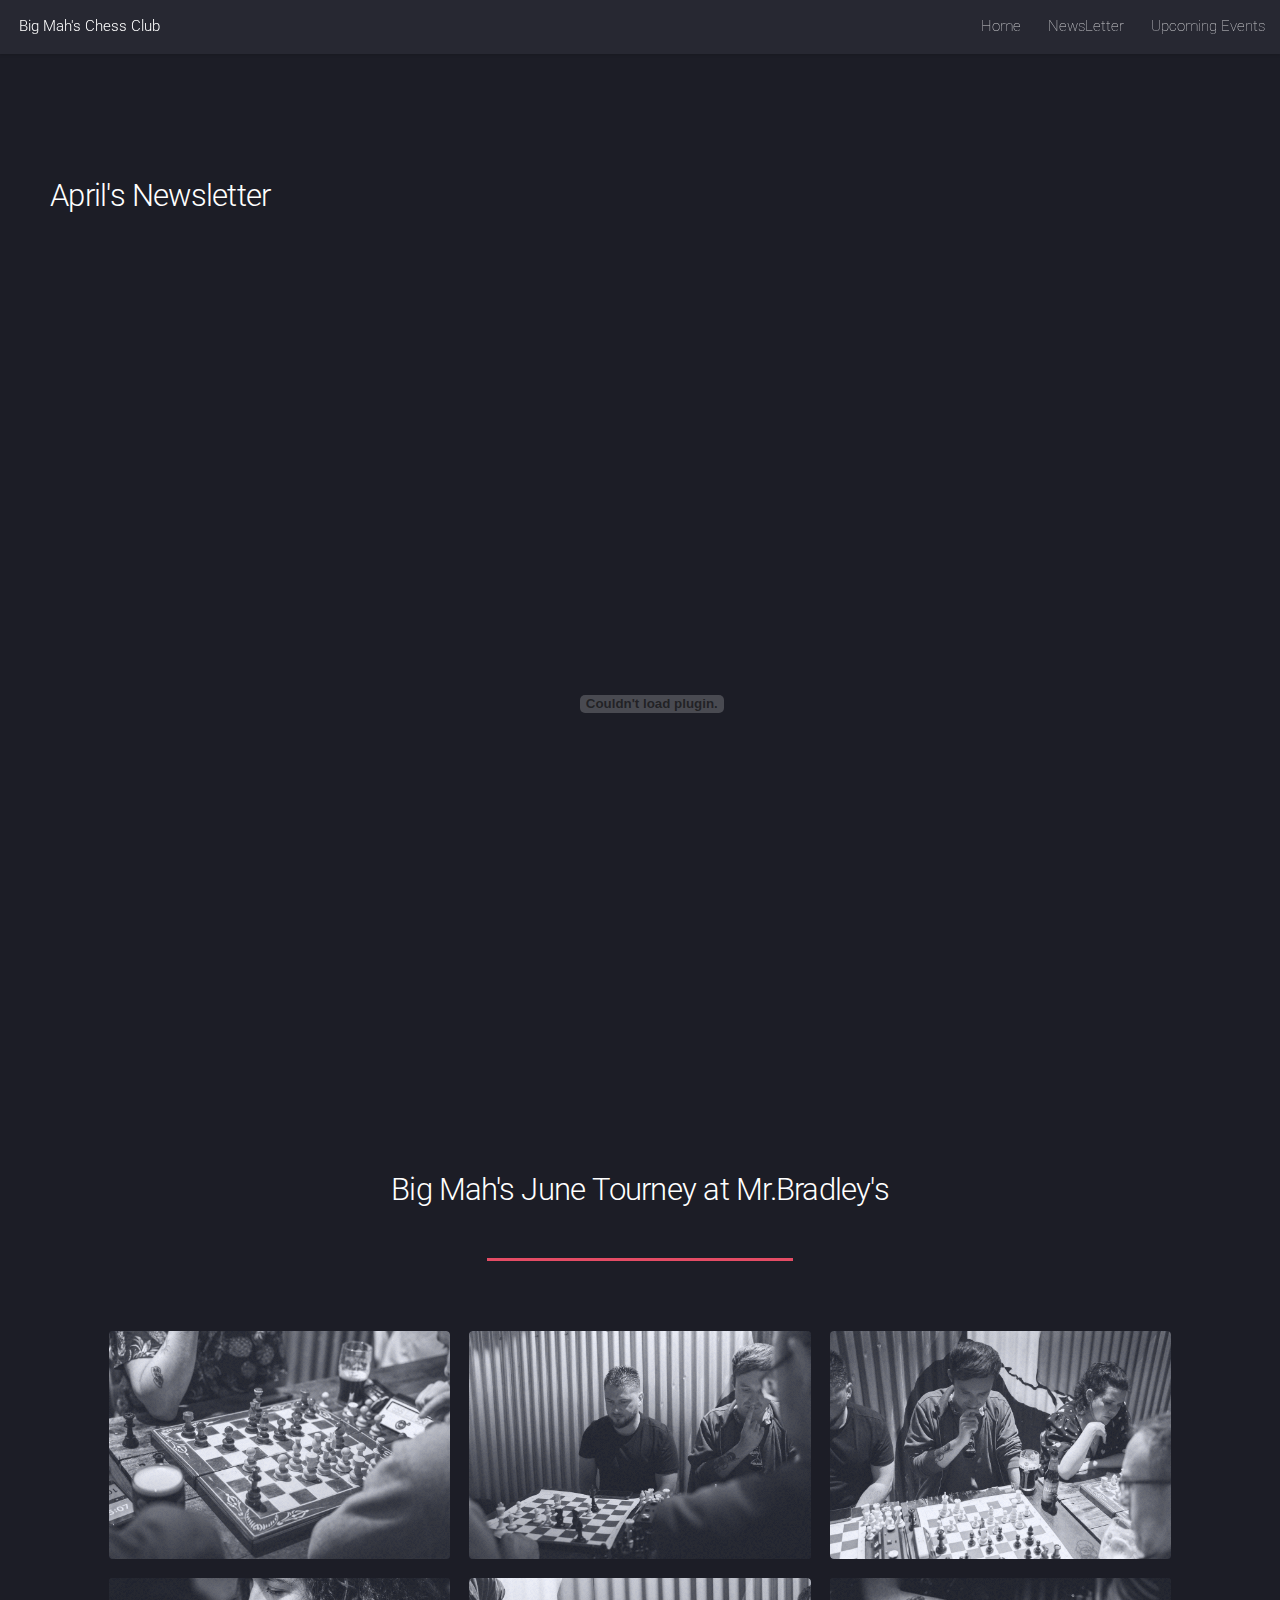
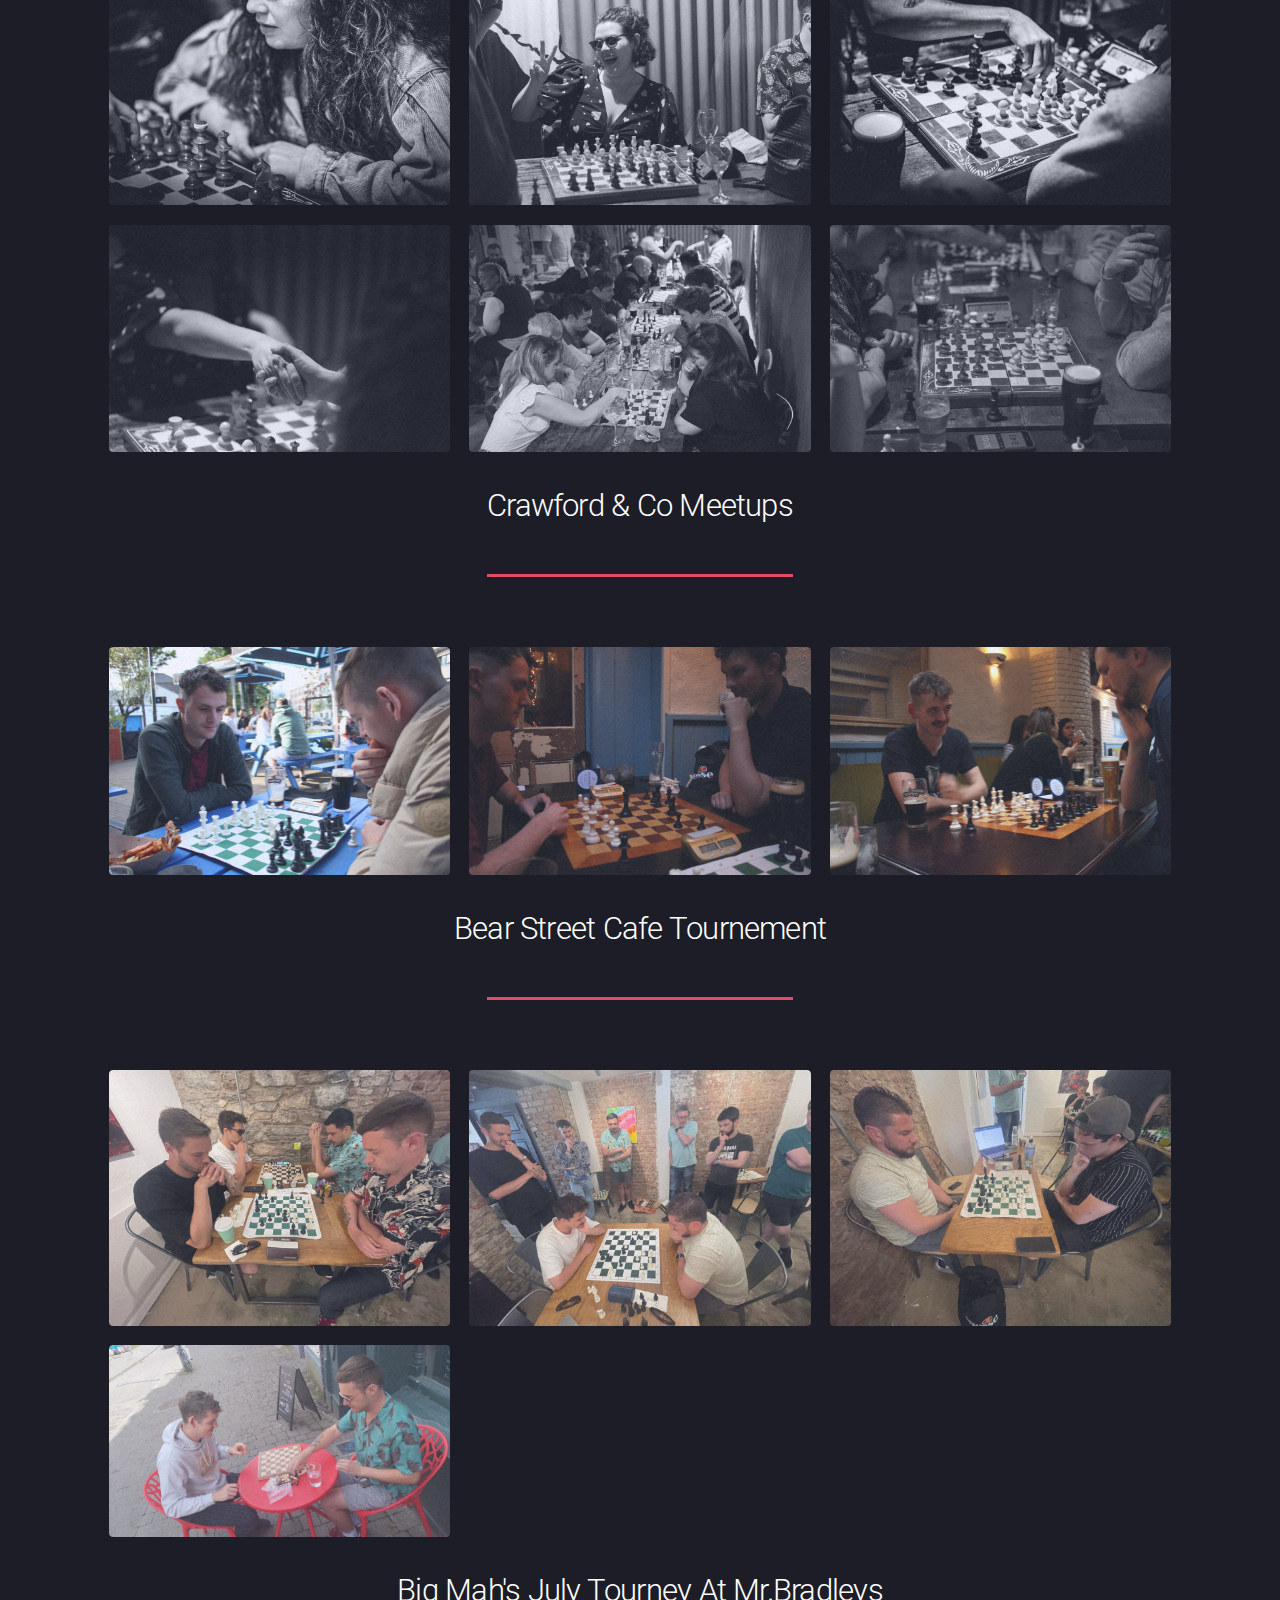
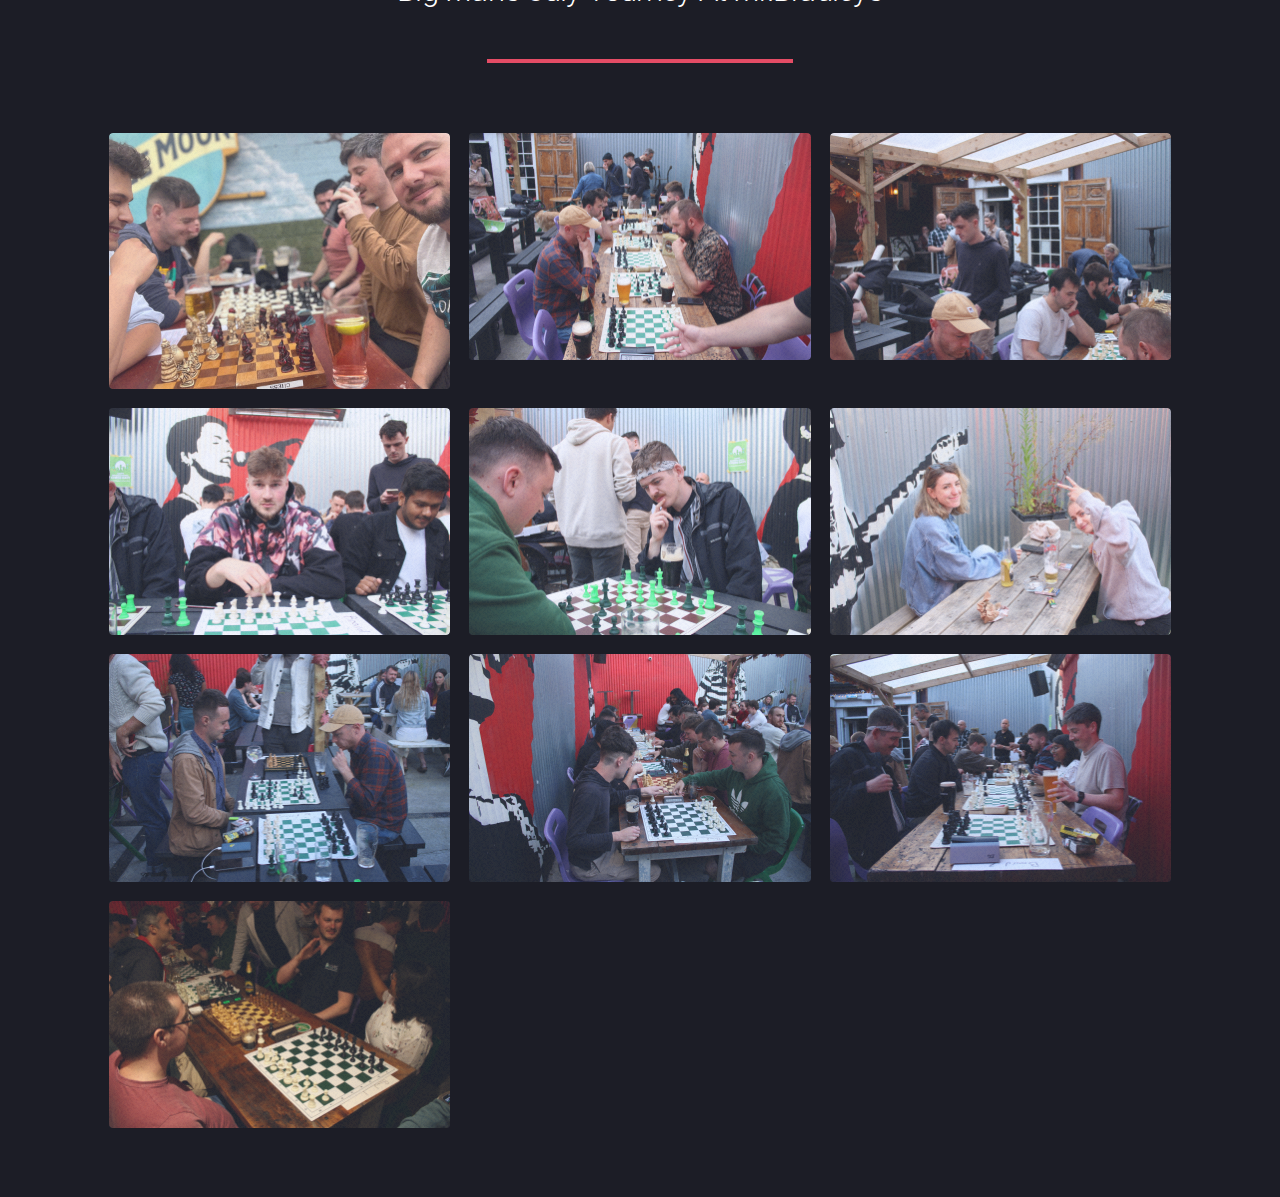
==== commit 18952432: "v1 22042024" ====
--- a/gallery.html
+++ b/gallery.html
@@ -8,13 +8,16 @@
 -->
 <html>
 	<head>
-		<title>Gallery</title>
+		<title>News Letter & Events</title>
 		<meta charset="utf-8" />
 		<meta name="viewport" content="width=device-width, initial-scale=1, user-scalable=no" />
 		<link rel="stylesheet" href="assets/css/main.css" />
 		<noscript><link rel="stylesheet" href="assets/css/noscript.css" /></noscript>
 	</head>
-	<body class="is-preload">
+	
+
+
+
 		<div id="page-wrapper">
 
 			<!-- Header -->
@@ -23,14 +26,44 @@
 					<nav id="nav">
 						<ul>
 							<li><a href="index.html">Home</a></li>
-							<li><a href="gallery.html">Gallery</a></li>
-							<li><a href="elements.html">Join</a></li>
+							<li><a href="gallery.html">NewsLetter</a></li>
+							<li><a href="https://linktr.ee/bigmahschessclub">Upcoming Events</a></li>
 						</ul>
 					</nav>
 				</header>
 
 			<!-- Main -->
 				<div id="main" class="wrapper style1">
+					<style>
+						.pdf {
+							width: 100%;
+							aspect-ratio: 4 / 3;
+						}
+					
+						.pdf,
+						html,
+						body {
+							height: 100%;
+							margin: 1%;
+							padding: 1%;
+						}
+					
+						h1,
+						h3 {
+							text-align: center;
+						}
+					
+					</style>
+					<body class="is-preload">
+				
+						<body>
+							<h2>April's Newsletter</h2>
+							<object class="pdf" 
+									data="assets/Big Mah's Newsletter Vol 1.pdf"
+									width="800"
+									height="500">
+							</object>
+					</body>
 					<div class="container">
 						<header class="major">
 							<h2>Big Mah's June Tourney at Mr.Bradley's</h2>
